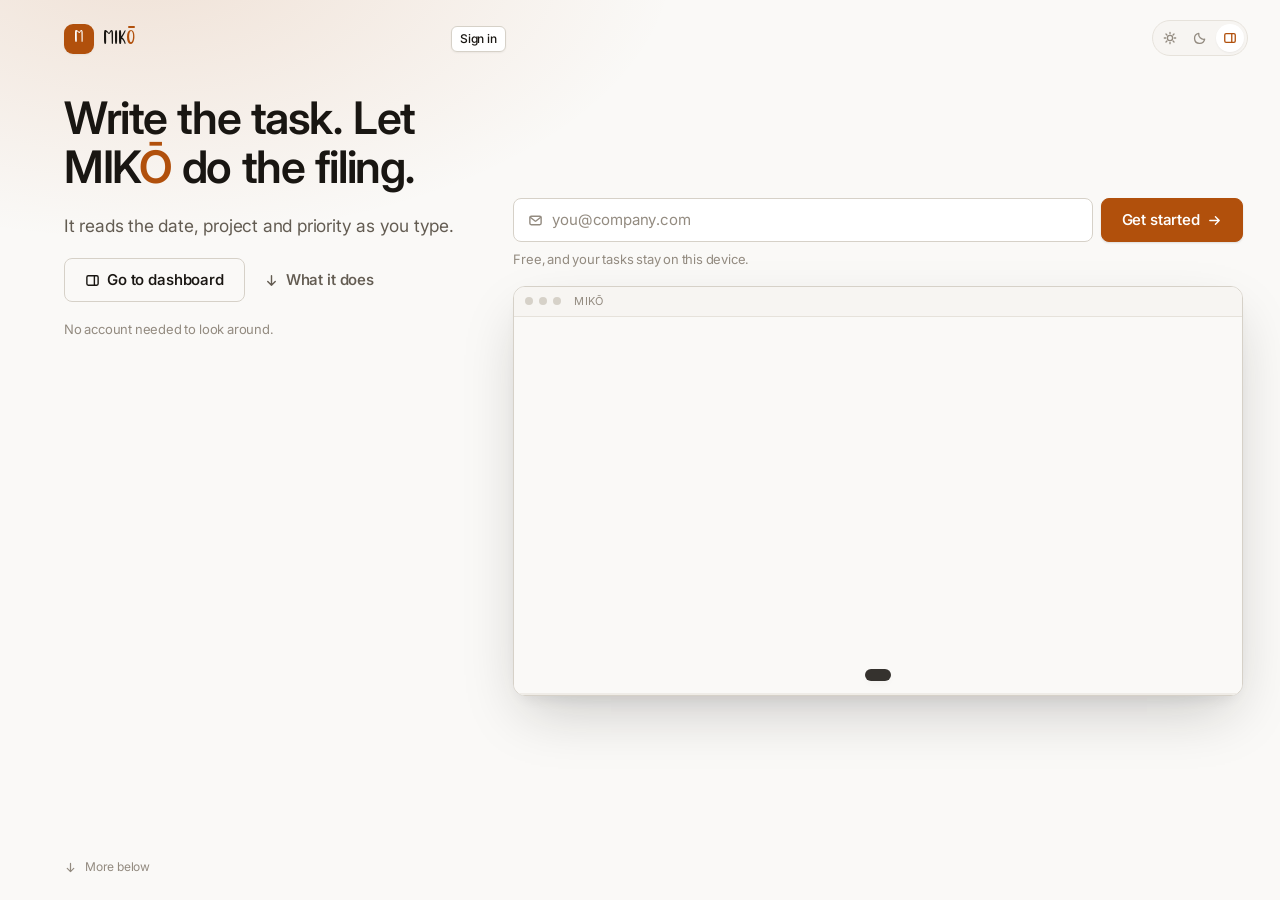
==== index.html @ 99e7898a "major design changes" ====
<!doctype html>
<html lang="en">
<head>
<meta charset="utf-8">
<meta name="viewport" content="width=device-width, initial-scale=1, viewport-fit=cover">
<title>MIKŌ — Task Intelligence</title>
<meta name="description" content="An offline-first task manager: natural-language capture, dependencies, recurring work, automations, and a keyboard-first interface.">
<meta name="theme-color" content="#faf9f7">
<meta name="color-scheme" content="light dark">
<meta name="apple-mobile-web-app-capable" content="yes">
<meta name="apple-mobile-web-app-status-bar-style" content="default">
<meta name="apple-mobile-web-app-title" content="MIKŌ">

<link rel="manifest" href="manifest.webmanifest">
<link rel="icon" href="icons/icon.svg" type="image/svg+xml">
<link rel="apple-touch-icon" href="icons/apple-touch-icon.png">

<!-- The display face carries the wordmark on the splash, so it has to arrive
     before first paint or the brand flashes in a fallback. -->
<link rel="preload" href="assets/fonts/Locanita.ttf" as="font" type="font/ttf" crossorigin>

<link rel="preconnect" href="https://fonts.googleapis.com">
<link rel="preconnect" href="https://fonts.gstatic.com" crossorigin>
<link rel="preload" as="style"
      href="https://fonts.googleapis.com/css2?family=Inter:wght@400;450;500;550;600;650&family=JetBrains+Mono:wght@400;500&display=swap">
<link rel="stylesheet"
      href="https://fonts.googleapis.com/css2?family=Inter:wght@400;450;500;550;600;650&family=JetBrains+Mono:wght@400;500&display=swap">

<link rel="stylesheet" href="css/tokens.css">
<link rel="stylesheet" href="css/app.css">
<link rel="stylesheet" href="css/views.css">
<link rel="stylesheet" href="css/landing.css">

<style>
  /* Splash. Inline so it paints before any stylesheet resolves — a slow font
     or a cold service worker must never show a blank page. It doubles as the
     brand moment: this is the one place the wordmark gets to be large. */
  #boot {
    position: fixed;
    inset: 0;
    display: grid;
    place-items: center;
    background: #faf9f7;
    color: #191612;
    z-index: 999;
    transition: opacity .45s ease, visibility .45s;
  }
  @media (prefers-color-scheme: dark) {
    #boot { background: #0d0e10; color: #eceef1; }
  }
  body.ready #boot { opacity: 0; visibility: hidden; pointer-events: none; }

  .splash {
    display: flex;
    flex-direction: column;
    align-items: center;
    gap: 14px;
    animation: splash-in .5s cubic-bezier(.16,1,.3,1) both;
  }

  /* MIK + a hand-drawn macron. Locanita has no Ō glyph, so rendering "MIKŌ"
     directly drops the last letter into a fallback face mid-word. Drawing the
     bar keeps the whole wordmark in one typeface. */
  .splash-word {
    font-family: 'Miko Display', 'Times New Roman', serif;
    font-size: clamp(56px, 14vw, 92px);
    line-height: 1;
    letter-spacing: .06em;
    display: flex;
    align-items: baseline;
  }
  .splash-word .o { position: relative; color: #b1500c; }
  @media (prefers-color-scheme: dark) { .splash-word .o { color: #e07b32; } }
  .splash-word .o::after {
    content: '';
    position: absolute;
    left: 6%; right: 14%;
    top: -.14em;
    height: .07em;
    background: currentColor;
    border-radius: 2px;
  }

  .splash-tag {
    font: 500 13px/1 ui-sans-serif, system-ui, -apple-system, sans-serif;
    letter-spacing: .22em;
    text-transform: uppercase;
    opacity: .62;
  }
  .splash-by {
    font: 400 12px/1 ui-sans-serif, system-ui, -apple-system, sans-serif;
    letter-spacing: .04em;
    opacity: .38;
    margin-top: 2px;
  }
  .splash-rule {
    width: 28px; height: 2px; border-radius: 2px;
    background: #b1500c; opacity: .55;
    animation: splash-pulse 1.5s ease-in-out infinite;
  }
  @media (prefers-color-scheme: dark) { .splash-rule { background: #e07b32; } }

  @keyframes splash-in {
    from { opacity: 0; transform: translateY(6px); }
    to   { opacity: 1; transform: none; }
  }
  @keyframes splash-pulse {
    0%, 100% { opacity: .5; transform: scaleX(.6); }
    50%      { opacity: 1;  transform: scaleX(1); }
  }
  @media (prefers-reduced-motion: reduce) {
    .splash, .splash-rule { animation: none; }
  }

  #noscript {
    max-width: 34ch;
    text-align: center;
    font: 400 14px/1.6 ui-sans-serif, system-ui, sans-serif;
    color: #635c52;
  }
</style>
</head>
<body>

<div id="boot" role="status" aria-label="Loading MIKŌ">
  <div class="splash">
    <div class="splash-word" aria-hidden="true">MIK<span class="o">O</span></div>
    <div class="splash-rule" aria-hidden="true"></div>
    <div class="splash-tag">Task Intelligence</div>
    <div class="splash-by">by Michael Gaitho</div>
  </div>
</div>

<noscript>
  <div style="display:grid;place-items:center;height:100dvh;padding:24px">
    <p id="noscript">
      MIKŌ needs JavaScript to run. Everything happens in your browser —
      there is no server doing the work.
    </p>
  </div>
</noscript>

<div id="landing" hidden></div>
<div id="app"></div>

<script type="module" src="js/main.js"></script>
</body>
</html>
---- css/tokens.css ----
/* MIKŌ — design tokens
   One accent, a warm neutral ramp, an 8px spatial grid, and a type scale that
   stops at 6 steps. Both themes are defined here and nowhere else. */

@font-face {
  font-family: 'Miko Display';
  src: url('../assets/fonts/Locanita.ttf') format('truetype');
  font-weight: 400;
  font-display: swap;
}

:root {
  /* ---- spacing: 4px base, 8px rhythm ---- */
  --s1: 4px;
  --s2: 8px;
  --s3: 12px;
  --s4: 16px;
  --s5: 20px;
  --s6: 24px;
  --s8: 32px;
  --s10: 40px;
  --s12: 48px;
  --s16: 64px;

  /* ---- radii: restrained. Pills only for status, never for containers ---- */
  --r-xs: 4px;
  --r-sm: 6px;
  --r-md: 8px;
  --r-lg: 12px;
  --r-full: 999px;

  /* ---- type ---- */
  --font-ui: 'Inter', -apple-system, BlinkMacSystemFont, 'Segoe UI', sans-serif;
  --font-mono: 'JetBrains Mono', ui-monospace, SFMono-Regular, Menlo, monospace;
  --font-display: 'Miko Display', 'Inter', sans-serif;

  --t-xs: 11px;
  --t-sm: 12px;
  --t-base: 13px;
  --t-md: 14px;
  --t-lg: 16px;
  --t-xl: 20px;
  --t-2xl: 26px;

  --lh-tight: 1.25;
  --lh-normal: 1.5;
  --lh-loose: 1.65;

  /* Tracking tightens as size grows — the single biggest readability win. */
  --tr-tight: -0.015em;
  --tr-tighter: -0.025em;
  --tr-wide: 0.04em;

  /* ---- layout ---- */
  --rail: 56px;
  --rail-open: 232px;
  --aside: 320px;
  --topbar: 48px;
  --row-h: 36px;

  /* ---- motion ---- */
  --ease: cubic-bezier(0.32, 0.72, 0, 1);
  --ease-out: cubic-bezier(0.16, 1, 0.3, 1);
  --fast: 120ms;
  --mid: 180ms;
  --slow: 280ms;

  --z-sticky: 20;
  --z-rail: 60;
  --z-aside: 65;
  --z-scrim: 70;
  --z-overlay: 90;
  --z-toast: 100;
}

/* ============================ LIGHT ============================ */
:root,
[data-theme='light'] {
  color-scheme: light;

  --bg: #faf9f7;
  --bg-sunken: #f2f0ec;
  --surface: #ffffff;
  --surface-2: #f7f5f2;
  --surface-3: #eeebe6;

  --line: #e6e2db;
  --line-soft: #efece7;
  --line-strong: #d6d1c8;

  --text: #191612;
  --text-2: #635c52;
  --text-3: #938b80;
  --text-inv: #ffffff;

  --accent: #b1500c;
  --accent-hover: #984507;
  --accent-soft: #fdf1e6;
  --accent-line: #f0cfae;
  --accent-text: #93400a;

  --danger: #b42318;
  --danger-soft: #fdf0ef;
  --warn: #a45c09;
  --warn-soft: #fdf3e4;
  --ok: #17663c;
  --ok-soft: #eaf5ee;
  --info: #1f5aa8;
  --info-soft: #eef3fb;

  --p-urgent: #b42318;
  --p-high: #bc5a10;
  --p-med: #9a7008;
  --p-low: #4b7a99;
  --p-none: #b7b0a5;

  --scrim: rgba(25, 22, 18, 0.28);
  --shadow-1: 0 1px 2px rgba(25, 22, 18, 0.05);
  --shadow-2: 0 2px 4px rgba(25, 22, 18, 0.05), 0 1px 2px rgba(25, 22, 18, 0.04);
  --shadow-3: 0 10px 28px -6px rgba(25, 22, 18, 0.14), 0 3px 8px -3px rgba(25, 22, 18, 0.07);
  --shadow-4: 0 24px 56px -12px rgba(25, 22, 18, 0.22), 0 8px 18px -8px rgba(25, 22, 18, 0.1);

  --focus: #2563eb;
}

/* ============================= DARK ============================= */
[data-theme='dark'] {
  color-scheme: dark;

  --bg: #0d0e10;
  --bg-sunken: #08090a;
  --surface: #141619;
  --surface-2: #1a1d21;
  --surface-3: #22262b;

  --line: #24282e;
  --line-soft: #1b1e22;
  --line-strong: #343941;

  --text: #eceef1;
  --text-2: #9aa2ad;
  --text-3: #6a7280;
  --text-inv: #101214;

  --accent: #e07b32;
  --accent-hover: #ef8c45;
  --accent-soft: rgba(224, 123, 50, 0.12);
  --accent-line: rgba(224, 123, 50, 0.32);
  --accent-text: #f0a068;

  --danger: #f2706a;
  --danger-soft: rgba(242, 112, 106, 0.12);
  --warn: #e0a33f;
  --warn-soft: rgba(224, 163, 63, 0.12);
  --ok: #4cc182;
  --ok-soft: rgba(76, 193, 130, 0.12);
  --info: #6aa5f0;
  --info-soft: rgba(106, 165, 240, 0.12);

  --p-urgent: #f2706a;
  --p-high: #e89150;
  --p-med: #d4b055;
  --p-low: #74a7c4;
  --p-none: #5c636d;

  --scrim: rgba(0, 0, 0, 0.62);
  --shadow-1: 0 1px 2px rgba(0, 0, 0, 0.4);
  --shadow-2: 0 2px 5px rgba(0, 0, 0, 0.4);
  --shadow-3: 0 12px 30px -8px rgba(0, 0, 0, 0.62), 0 4px 10px -4px rgba(0, 0, 0, 0.5);
  --shadow-4: 0 26px 60px -14px rgba(0, 0, 0, 0.75), 0 10px 22px -10px rgba(0, 0, 0, 0.6);

  --focus: #6aa5f0;
}

/* Users who never touched the toggle follow the OS. */
@media (prefers-color-scheme: dark) {
  :root:not([data-theme]) {
    color-scheme: dark;
    --bg: #0d0e10;
    --bg-sunken: #08090a;
    --surface: #141619;
    --surface-2: #1a1d21;
    --surface-3: #22262b;
    --line: #24282e;
    --line-soft: #1b1e22;
    --line-strong: #343941;
    --text: #eceef1;
    --text-2: #9aa2ad;
    --text-3: #6a7280;
    --text-inv: #101214;
    --accent: #e07b32;
    --accent-hover: #ef8c45;
    --accent-soft: rgba(224, 123, 50, 0.12);
    --accent-line: rgba(224, 123, 50, 0.32);
    --accent-text: #f0a068;
    --danger: #f2706a;
    --danger-soft: rgba(242, 112, 106, 0.12);
    --warn: #e0a33f;
    --warn-soft: rgba(224, 163, 63, 0.12);
    --ok: #4cc182;
    --ok-soft: rgba(76, 193, 130, 0.12);
    --info: #6aa5f0;
    --info-soft: rgba(106, 165, 240, 0.12);
    --p-urgent: #f2706a;
    --p-high: #e89150;
    --p-med: #d4b055;
    --p-low: #74a7c4;
    --p-none: #5c636d;
    --scrim: rgba(0, 0, 0, 0.62);
    --shadow-1: 0 1px 2px rgba(0, 0, 0, 0.4);
    --shadow-2: 0 2px 5px rgba(0, 0, 0, 0.4);
    --shadow-3: 0 12px 30px -8px rgba(0, 0, 0, 0.62), 0 4px 10px -4px rgba(0, 0, 0, 0.5);
    --shadow-4: 0 26px 60px -14px rgba(0, 0, 0, 0.75), 0 10px 22px -10px rgba(0, 0, 0, 0.6);
    --focus: #6aa5f0;
  }
}

/* Higher-density option for people who want more rows on screen. */
[data-density='compact'] {
  --row-h: 30px;
  --s3: 10px;
  --s4: 12px;
}
---- css/app.css ----
/* MIKŌ — reset, primitives, app chrome, components. */

/* ============================== RESET ============================== */
*,
*::before,
*::after {
  box-sizing: border-box;
  margin: 0;
  padding: 0;
}

html {
  height: 100%;
  -webkit-text-size-adjust: 100%;
  text-size-adjust: 100%;
}

body {
  height: 100%;
  overflow: hidden;
  font-family: var(--font-ui);
  font-size: var(--t-base);
  line-height: var(--lh-normal);
  letter-spacing: var(--tr-tight);
  color: var(--text);
  background: var(--bg);
  -webkit-font-smoothing: antialiased;
  -moz-osx-font-smoothing: grayscale;
  font-variant-numeric: tabular-nums;
  overscroll-behavior: none;
}

button,
input,
textarea,
select {
  font: inherit;
  letter-spacing: inherit;
  color: inherit;
  background: none;
  border: none;
  outline: none;
}

button {
  cursor: pointer;
  -webkit-tap-highlight-color: transparent;
}

button:disabled {
  cursor: not-allowed;
}

a {
  color: var(--accent-text);
  text-underline-offset: 2px;
}

ul,
ol {
  list-style: none;
}

svg {
  display: block;
  flex: none;
}

img {
  max-width: 100%;
  display: block;
}

[hidden] {
  display: none !important;
}

/* Visible only to assistive tech — used for live regions and labels. */
.sr {
  position: absolute;
  width: 1px;
  height: 1px;
  padding: 0;
  margin: -1px;
  overflow: hidden;
  clip: rect(0 0 0 0);
  clip-path: inset(50%);
  white-space: nowrap;
  border: 0;
}

/* One focus treatment, everywhere. Keyboard only — never on mouse click. */
:focus {
  outline: none;
}

:focus-visible {
  outline: 2px solid var(--focus);
  outline-offset: 1px;
  border-radius: var(--r-xs);
}

.skip-link {
  position: fixed;
  top: var(--s2);
  left: var(--s2);
  z-index: 200;
  padding: var(--s2) var(--s4);
  background: var(--surface);
  border: 1px solid var(--line-strong);
  border-radius: var(--r-md);
  box-shadow: var(--shadow-3);
  font-weight: 550;
  transform: translateY(-200%);
  transition: transform var(--fast) var(--ease);
}

.skip-link:focus-visible {
  transform: translateY(0);
}

::selection {
  background: var(--accent-soft);
  color: var(--accent-text);
}

/* Scrollbars: present but quiet. They fade in on hover of the scroll area. */
* {
  scrollbar-width: thin;
  scrollbar-color: var(--line-strong) transparent;
}

::-webkit-scrollbar {
  width: 10px;
  height: 10px;
}

::-webkit-scrollbar-track {
  background: transparent;
}

::-webkit-scrollbar-thumb {
  background: transparent;
  border: 3px solid transparent;
  border-radius: var(--r-full);
  background-clip: content-box;
}

*:hover > ::-webkit-scrollbar-thumb,
*:focus-within > ::-webkit-scrollbar-thumb {
  background-color: var(--line-strong);
  background-clip: content-box;
}

::-webkit-scrollbar-thumb:hover {
  background-color: var(--text-3);
  background-clip: content-box;
}

@media (prefers-reduced-motion: reduce) {
  *,
  *::before,
  *::after {
    animation-duration: 0.01ms !important;
    animation-iteration-count: 1 !important;
    transition-duration: 0.01ms !important;
    scroll-behavior: auto !important;
  }
}

/* ============================ TYPE SCALE ============================ */
.t-display {
  font-family: var(--font-display);
  font-size: var(--t-2xl);
  letter-spacing: var(--tr-tight);
  line-height: 1.1;
}

.t-title {
  font-size: var(--t-lg);
  font-weight: 560;
  letter-spacing: var(--tr-tighter);
  line-height: var(--lh-tight);
}

.t-sub {
  font-size: var(--t-md);
  font-weight: 550;
  letter-spacing: var(--tr-tight);
}

.t-body {
  font-size: var(--t-base);
}

.t-meta {
  font-size: var(--t-sm);
  color: var(--text-2);
}

/* Section eyebrows. Uppercase is used exactly here and nowhere else. */
.t-eyebrow {
  font-size: var(--t-xs);
  font-weight: 600;
  letter-spacing: var(--tr-wide);
  text-transform: uppercase;
  color: var(--text-3);
}

.t-mono {
  font-family: var(--font-mono);
  font-size: var(--t-sm);
  letter-spacing: 0;
}

.muted {
  color: var(--text-2);
}

.faint {
  color: var(--text-3);
}

.truncate {
  overflow: hidden;
  text-overflow: ellipsis;
  white-space: nowrap;
  min-width: 0;
}

.clamp-2 {
  display: -webkit-box;
  -webkit-line-clamp: 2;
  line-clamp: 2;
  -webkit-box-orient: vertical;
  overflow: hidden;
}

/* ============================== SHELL ============================== */
.app {
  display: flex;
  height: 100dvh;
  overflow: hidden;
}

#scrim {
  position: fixed;
  inset: 0;
  z-index: var(--z-scrim);
  background: var(--scrim);
  opacity: 0;
  pointer-events: none;
  transition: opacity var(--mid) var(--ease);
  backdrop-filter: blur(1px);
}

#scrim.on {
  opacity: 1;
  pointer-events: auto;
}

/* ---- left rail ---- */
.rail {
  width: var(--rail);
  min-width: var(--rail);
  display: flex;
  flex-direction: column;
  background: var(--bg-sunken);
  border-right: 1px solid var(--line);
  z-index: var(--z-rail);
  transition: width var(--mid) var(--ease), min-width var(--mid) var(--ease),
    transform var(--mid) var(--ease);
}

.rail.open {
  width: var(--rail-open);
  min-width: var(--rail-open);
}

.rail-head {
  display: flex;
  align-items: center;
  gap: 10px;
  min-height: 60px;
  padding: var(--s3) var(--s2) var(--s2) 13px;
  flex: none;
}

.mark {
  width: 32px;
  height: 32px;
  min-width: 32px;
  border-radius: 9px;
  background: var(--accent);
  color: #fff;
  display: grid;
  place-items: center;
  font-family: var(--font-display);
  font-size: 18px;
  line-height: 1;
  padding-bottom: 2px;
  user-select: none;
  box-shadow: var(--shadow-1);
}

.brand {
  display: flex;
  flex-direction: column;
  gap: 1px;
  min-width: 0;
  overflow: hidden;
  opacity: 0;
  transform: translateX(-4px);
  transition: opacity var(--fast) var(--ease), transform var(--fast) var(--ease);
}

.rail.open .brand,
.rail.mobile-open .brand {
  opacity: 1;
  transform: none;
}

.wordmark {
  font-family: var(--font-display);
  font-size: 22px;
  line-height: 1;
  letter-spacing: 0.05em;
  white-space: nowrap;
  display: flex;
  align-items: baseline;
}

/* The display face has no Ō glyph, so the macron is drawn rather than typed —
   otherwise the last letter silently falls back to a different typeface. */
.wordmark .o {
  position: relative;
  color: var(--accent);
}

.wordmark .o::after {
  content: '';
  position: absolute;
  left: 6%;
  right: 14%;
  top: -0.13em;
  height: 0.075em;
  background: currentColor;
  border-radius: 2px;
}

.brand-tag {
  font-size: 9px;
  font-weight: 600;
  letter-spacing: 0.18em;
  text-transform: uppercase;
  color: var(--text-3);
  white-space: nowrap;
}

.rail-scroll {
  flex: 1;
  overflow-y: auto;
  overflow-x: hidden;
  padding: var(--s2) var(--s2) var(--s4);
}

.rail-group + .rail-group {
  margin-top: var(--s4);
  padding-top: var(--s3);
  border-top: 1px solid var(--line-soft);
}

.rail-group-label {
  display: flex;
  align-items: center;
  gap: 4px;
  height: 0;
  padding: 0 var(--s2) 0 6px;
  opacity: 0;
  overflow: hidden;
  transition: height var(--fast) var(--ease), opacity var(--fast) var(--ease),
    margin var(--fast) var(--ease);
}

.rail.open .rail-group-label,
.rail.mobile-open .rail-group-label {
  height: 24px;
  opacity: 1;
  margin-bottom: 2px;
}

/* The label is the collapse control — clicking the whole row is a much bigger
   target than a lone chevron. */
.group-toggle {
  display: flex;
  align-items: center;
  gap: 4px;
  flex: 1;
  min-width: 0;
  height: 24px;
  padding: 0 4px;
  border-radius: var(--r-xs);
  color: var(--text-3);
  transition: color var(--fast) var(--ease), background var(--fast) var(--ease);
}

.group-toggle:hover {
  background: var(--surface-3);
  color: var(--text-2);
}

.group-toggle > svg {
  width: 11px;
  height: 11px;
  transition: transform var(--fast) var(--ease);
}

.group-toggle[aria-expanded='false'] > svg {
  transform: rotate(-90deg);
}

.rail-group.collapsed .nav-item {
  display: none;
}

/* Collapsed to icons, the group borders read as clutter rather than structure. */
.rail:not(.open):not(.mobile-open) .rail-group + .rail-group {
  margin-top: var(--s3);
  padding-top: var(--s3);
}

.nav-item {
  display: flex;
  align-items: center;
  gap: var(--s3);
  width: 100%;
  height: var(--row-h);
  padding: 0 var(--s2);
  border-radius: var(--r-sm);
  color: var(--text-2);
  font-size: var(--t-base);
  font-weight: 480;
  white-space: nowrap;
  position: relative;
  transition: background var(--fast) var(--ease), color var(--fast) var(--ease);
}

.nav-item > svg {
  width: 16px;
  height: 16px;
  min-width: 16px;
  margin-left: 4px;
  color: var(--text-3);
  transition: color var(--fast) var(--ease);
}

.nav-item:hover {
  background: var(--surface-3);
  color: var(--text);
}

.nav-item:hover > svg {
  color: var(--text-2);
}

.nav-item[aria-current='page'] {
  background: var(--surface-3);
  color: var(--text);
  font-weight: 550;
}

.nav-item[aria-current='page'] > svg {
  color: var(--accent);
}

.nav-label {
  flex: 1;
  overflow: hidden;
  text-overflow: ellipsis;
  opacity: 0;
  transition: opacity var(--fast) var(--ease);
  text-align: left;
}

.rail.open .nav-label,
.rail.mobile-open .nav-label {
  opacity: 1;
}

.nav-count {
  font-size: var(--t-sm);
  color: var(--text-3);
  font-variant-numeric: tabular-nums;
  opacity: 0;
  transition: opacity var(--fast) var(--ease);
}

.rail.open .nav-count,
.rail.mobile-open .nav-count {
  opacity: 1;
}

.nav-dot {
  width: 8px;
  height: 8px;
  min-width: 8px;
  border-radius: var(--r-full);
  margin-left: 8px;
}

.rail-foot {
  flex: none;
  border-top: 1px solid var(--line);
  padding: var(--s2);
}

.avatar {
  width: 24px;
  height: 24px;
  min-width: 24px;
  border-radius: var(--r-full);
  background: var(--surface-3);
  border: 1px solid var(--line);
  color: var(--text-2);
  display: grid;
  place-items: center;
  font-size: 10px;
  font-weight: 650;
  letter-spacing: 0;
  user-select: none;
  overflow: hidden;
}

.avatar.sm {
  width: 20px;
  height: 20px;
  min-width: 20px;
  font-size: 9px;
}

.avatar.accent {
  background: var(--accent);
  border-color: var(--accent);
  color: #fff;
}

/* ---- main column ---- */
.main {
  flex: 1;
  min-width: 0;
  display: flex;
  flex-direction: column;
  background: var(--bg);
  overflow: hidden;
}

.topbar {
  height: var(--topbar);
  flex: none;
  display: flex;
  align-items: center;
  gap: var(--s2);
  padding: 0 var(--s3);
  border-bottom: 1px solid var(--line);
  background: var(--bg);
  z-index: var(--z-sticky);
}

.topbar-title {
  display: flex;
  align-items: baseline;
  gap: var(--s2);
  min-width: 0;
}

.topbar-title h1 {
  font-size: var(--t-md);
  font-weight: 600;
  letter-spacing: var(--tr-tighter);
  white-space: nowrap;
}

.topbar-sub {
  font-size: var(--t-sm);
  color: var(--text-3);
  white-space: nowrap;
}

.spacer {
  flex: 1;
  min-width: 0;
}

.subbar {
  flex: none;
  display: flex;
  align-items: center;
  gap: var(--s2);
  padding: var(--s2) var(--s3);
  border-bottom: 1px solid var(--line);
  background: var(--bg);
  overflow-x: auto;
  scrollbar-width: none;
}

.subbar::-webkit-scrollbar {
  display: none;
}

.content {
  flex: 1;
  overflow-y: auto;
  overflow-x: hidden;
  position: relative;
  scroll-behavior: smooth;
}

.content-pad {
  padding: var(--s4) var(--s5) var(--s16);
  max-width: 1180px;
}

.content-pad.wide {
  max-width: none;
}

/* ---- right aside (assistant) ---- */
.aside {
  width: var(--aside);
  min-width: var(--aside);
  display: flex;
  flex-direction: column;
  background: var(--bg-sunken);
  border-left: 1px solid var(--line);
  z-index: var(--z-aside);
  transition: transform var(--mid) var(--ease), margin-right var(--mid) var(--ease);
}

.aside[aria-hidden='true'] {
  margin-right: calc(var(--aside) * -1);
  transform: translateX(100%);
  pointer-events: none;
}

/* ============================= BUTTONS ============================= */
.btn {
  display: inline-flex;
  align-items: center;
  justify-content: center;
  gap: 6px;
  height: 30px;
  padding: 0 10px;
  border-radius: var(--r-sm);
  border: 1px solid var(--line-strong);
  background: var(--surface);
  color: var(--text);
  font-size: var(--t-base);
  font-weight: 500;
  white-space: nowrap;
  box-shadow: var(--shadow-1);
  transition: background var(--fast) var(--ease), border-color var(--fast) var(--ease),
    color var(--fast) var(--ease), opacity var(--fast) var(--ease);
}

.btn:hover:not(:disabled) {
  background: var(--surface-2);
  border-color: var(--text-3);
}

.btn:active:not(:disabled) {
  background: var(--surface-3);
}

.btn:disabled {
  opacity: 0.45;
  box-shadow: none;
}

.btn > svg {
  width: 14px;
  height: 14px;
  color: var(--text-2);
}

.btn-primary {
  background: var(--accent);
  border-color: var(--accent);
  color: #fff;
}

.btn-primary > svg {
  color: currentColor;
}

.btn-primary:hover:not(:disabled) {
  background: var(--accent-hover);
  border-color: var(--accent-hover);
}

.btn-primary:active:not(:disabled) {
  background: var(--accent-hover);
}

.btn-danger {
  color: var(--danger);
  border-color: var(--line-strong);
}

.btn-danger:hover:not(:disabled) {
  background: var(--danger-soft);
  border-color: var(--danger);
}

.btn-danger > svg {
  color: currentColor;
}

.btn-quiet {
  border-color: transparent;
  background: transparent;
  box-shadow: none;
  color: var(--text-2);
}

.btn-quiet:hover:not(:disabled) {
  background: var(--surface-3);
  border-color: transparent;
  color: var(--text);
}

.btn-sm {
  height: 26px;
  padding: 0 8px;
  font-size: var(--t-sm);
}

.btn-lg {
  height: 34px;
  padding: 0 14px;
}

/* Square icon-only button. Always pair with aria-label. */
.icon-btn {
  display: inline-grid;
  place-items: center;
  width: 28px;
  height: 28px;
  min-width: 28px;
  border-radius: var(--r-sm);
  color: var(--text-2);
  background: transparent;
  transition: background var(--fast) var(--ease), color var(--fast) var(--ease);
}

.icon-btn > svg {
  width: 16px;
  height: 16px;
}

.icon-btn:hover:not(:disabled) {
  background: var(--surface-3);
  color: var(--text);
}

.icon-btn:disabled {
  opacity: 0.4;
}

.icon-btn.on {
  background: var(--accent-soft);
  color: var(--accent-text);
}

.icon-btn.sm {
  width: 24px;
  height: 24px;
  min-width: 24px;
}

.icon-btn.sm > svg {
  width: 14px;
  height: 14px;
}

/* Segmented control — view switcher. */
.seg {
  display: inline-flex;
  padding: 2px;
  gap: 2px;
  background: var(--surface-3);
  border-radius: var(--r-md);
}

.seg button {
  display: inline-flex;
  align-items: center;
  gap: 5px;
  height: 24px;
  padding: 0 9px;
  border-radius: var(--r-sm);
  font-size: var(--t-sm);
  font-weight: 500;
  color: var(--text-2);
  transition: background var(--fast) var(--ease), color var(--fast) var(--ease),
    box-shadow var(--fast) var(--ease);
}

.seg button > svg {
  width: 13px;
  height: 13px;
}

.seg button:hover {
  color: var(--text);
}

.seg button[aria-pressed='true'] {
  background: var(--surface);
  color: var(--text);
  font-weight: 560;
  box-shadow: var(--shadow-1);
}

/* ============================== FORMS ============================== */
.field {
  display: flex;
  flex-direction: column;
  gap: 5px;
}

.field > label,
.label {
  font-size: var(--t-sm);
  font-weight: 550;
  color: var(--text-2);
}

.input,
.textarea,
.select {
  width: 100%;
  min-height: 30px;
  padding: 5px 9px;
  border-radius: var(--r-sm);
  border: 1px solid var(--line-strong);
  background: var(--surface);
  color: var(--text);
  font-size: var(--t-base);
  transition: border-color var(--fast) var(--ease), box-shadow var(--fast) var(--ease);
}

.input::placeholder,
.textarea::placeholder {
  color: var(--text-3);
}

.input:focus,
.textarea:focus,
.select:focus,
.rte:focus {
  border-color: var(--accent);
  box-shadow: 0 0 0 3px var(--accent-soft);
  outline: none;
}

.textarea {
  resize: vertical;
  min-height: 64px;
  line-height: var(--lh-loose);
}

.select {
  appearance: none;
  padding-right: 26px;
  background-image: linear-gradient(45deg, transparent 50%, currentColor 50%),
    linear-gradient(135deg, currentColor 50%, transparent 50%);
  background-position: calc(100% - 13px) calc(50% + 1px), calc(100% - 9px) calc(50% + 1px);
  background-size: 4px 4px, 4px 4px;
  background-repeat: no-repeat;
  cursor: pointer;
}

.input[type='date'],
.input[type='datetime-local'],
.input[type='time'] {
  cursor: pointer;
}

::-webkit-calendar-picker-indicator {
  opacity: 0.45;
  cursor: pointer;
  filter: var(--cal-filter, none);
}

[data-theme='dark'] {
  --cal-filter: invert(1);
}

.hint {
  font-size: var(--t-sm);
  color: var(--text-3);
  line-height: var(--lh-normal);
}

.err {
  font-size: var(--t-sm);
  color: var(--danger);
}

.input[aria-invalid='true'],
.textarea[aria-invalid='true'] {
  border-color: var(--danger);
}

/* Rich text: a contenteditable with real block semantics. */
.rte {
  min-height: 72px;
  padding: 8px 10px;
  border-radius: var(--r-sm);
  border: 1px solid var(--line-strong);
  background: var(--surface);
  line-height: var(--lh-loose);
  overflow-wrap: break-word;
}

.rte:empty::before {
  content: attr(data-placeholder);
  color: var(--text-3);
  pointer-events: none;
}

.rte p {
  margin: 0 0 6px;
}

.rte p:last-child {
  margin-bottom: 0;
}

.rte ul,
.rte ol {
  margin: 0 0 6px 18px;
}

.rte ul {
  list-style: disc;
}

.rte ol {
  list-style: decimal;
}

.rte code {
  font-family: var(--font-mono);
  font-size: 0.92em;
  background: var(--surface-3);
  padding: 1px 4px;
  border-radius: var(--r-xs);
}

.rte a {
  text-decoration: underline;
}

.rte-bar {
  display: flex;
  gap: 2px;
  padding: 3px;
  border: 1px solid var(--line);
  border-bottom: none;
  border-radius: var(--r-sm) var(--r-sm) 0 0;
  background: var(--surface-2);
}

.rte-bar + .rte {
  border-radius: 0 0 var(--r-sm) var(--r-sm);
}

/* Switch */
.switch {
  position: relative;
  display: inline-flex;
  align-items: center;
  width: 32px;
  height: 18px;
  flex: none;
}

.switch input {
  position: absolute;
  opacity: 0;
  width: 100%;
  height: 100%;
  margin: 0;
  cursor: pointer;
}

.switch span {
  width: 32px;
  height: 18px;
  border-radius: var(--r-full);
  background: var(--line-strong);
  transition: background var(--fast) var(--ease);
  pointer-events: none;
}

.switch span::after {
  content: '';
  position: absolute;
  top: 2px;
  left: 2px;
  width: 14px;
  height: 14px;
  border-radius: var(--r-full);
  background: #fff;
  box-shadow: var(--shadow-1);
  transition: transform var(--fast) var(--ease);
}

.switch input:checked + span {
  background: var(--accent);
}

.switch input:checked + span::after {
  transform: translateX(14px);
}

.switch input:focus-visible + span {
  outline: 2px solid var(--focus);
  outline-offset: 2px;
}

.switch-row {
  display: flex;
  align-items: center;
  justify-content: space-between;
  gap: var(--s4);
  padding: var(--s3) 0;
}

.switch-row + .switch-row {
  border-top: 1px solid var(--line-soft);
}

/* Checkbox used in bulk-select and checklists. */
.check {
  width: 15px;
  height: 15px;
  min-width: 15px;
  border-radius: var(--r-xs);
  border: 1.5px solid var(--line-strong);
  background: var(--surface);
  display: grid;
  place-items: center;
  transition: background var(--fast) var(--ease), border-color var(--fast) var(--ease);
}

.check > svg {
  width: 10px;
  height: 10px;
  color: #fff;
  opacity: 0;
  transform: scale(0.7);
  transition: opacity var(--fast) var(--ease), transform var(--fast) var(--ease);
}

.check[aria-checked='true'] {
  background: var(--accent);
  border-color: var(--accent);
}

.check[aria-checked='true'] > svg {
  opacity: 1;
  transform: scale(1);
}

.check:hover {
  border-color: var(--text-3);
}

/* ============================== CHIPS ============================== */
.chip {
  display: inline-flex;
  align-items: center;
  gap: 5px;
  height: 22px;
  padding: 0 8px;
  border-radius: var(--r-full);
  border: 1px solid var(--line);
  background: var(--surface-2);
  font-size: var(--t-sm);
  font-weight: 500;
  color: var(--text-2);
  white-space: nowrap;
  max-width: 180px;
}

.chip > svg {
  width: 12px;
  height: 12px;
}

.chip-dot {
  width: 6px;
  height: 6px;
  min-width: 6px;
  border-radius: var(--r-full);
  background: currentColor;
}

button.chip {
  transition: background var(--fast) var(--ease), border-color var(--fast) var(--ease),
    color var(--fast) var(--ease);
}

button.chip:hover {
  border-color: var(--text-3);
  color: var(--text);
}

button.chip[aria-pressed='true'] {
  background: var(--accent-soft);
  border-color: var(--accent-line);
  color: var(--accent-text);
}

.chip-x {
  margin-right: -4px;
  width: 16px;
  height: 16px;
  display: grid;
  place-items: center;
  border-radius: var(--r-full);
  color: var(--text-3);
}

.chip-x:hover {
  background: var(--surface-3);
  color: var(--text);
}

.chip-x > svg {
  width: 10px;
  height: 10px;
}

/* Status + priority colour mapping */
.c-urgent { color: var(--p-urgent); }
.c-high   { color: var(--p-high); }
.c-medium { color: var(--p-med); }
.c-low    { color: var(--p-low); }
.c-none   { color: var(--p-none); }
.c-danger { color: var(--danger); }
.c-warn   { color: var(--warn); }
.c-ok     { color: var(--ok); }
.c-accent { color: var(--accent-text); }

.badge {
  display: inline-flex;
  align-items: center;
  gap: 4px;
  height: 18px;
  padding: 0 6px;
  border-radius: var(--r-xs);
  font-size: var(--t-xs);
  font-weight: 600;
  letter-spacing: 0.01em;
}

.badge-danger { background: var(--danger-soft); color: var(--danger); }
.badge-warn   { background: var(--warn-soft); color: var(--warn); }
.badge-ok     { background: var(--ok-soft); color: var(--ok); }
.badge-info   { background: var(--info-soft); color: var(--info); }
.badge-accent { background: var(--accent-soft); color: var(--accent-text); }
.badge-neutral{ background: var(--surface-3); color: var(--text-2); }

/* ============================== CARDS ============================== */
.card {
  background: var(--surface);
  border: 1px solid var(--line);
  border-radius: var(--r-lg);
  box-shadow: var(--shadow-1);
}

.card-pad {
  padding: var(--s4);
}

.card-head {
  display: flex;
  align-items: center;
  gap: var(--s2);
  padding: var(--s3) var(--s4);
  border-bottom: 1px solid var(--line-soft);
}

.section {
  margin-bottom: var(--s8);
}

.section-head {
  display: flex;
  align-items: center;
  gap: var(--s3);
  margin-bottom: var(--s3);
}

.grid {
  display: grid;
  gap: var(--s3);
}

.grid-2 { grid-template-columns: repeat(2, minmax(0, 1fr)); }
.grid-3 { grid-template-columns: repeat(3, minmax(0, 1fr)); }
.grid-4 { grid-template-columns: repeat(4, minmax(0, 1fr)); }
.row { display: flex; align-items: center; gap: var(--s2); }
.row-wrap { display: flex; align-items: center; gap: var(--s2); flex-wrap: wrap; }
.col { display: flex; flex-direction: column; gap: var(--s2); }

/* ============================ OVERLAYS ============================ */
.overlay {
  position: fixed;
  inset: 0;
  z-index: var(--z-overlay);
  display: grid;
  place-items: start center;
  padding: 8vh var(--s4) var(--s4);
  background: var(--scrim);
  opacity: 0;
  pointer-events: none;
  transition: opacity var(--mid) var(--ease);
  overflow-y: auto;
}

.overlay.on {
  opacity: 1;
  pointer-events: auto;
}

.sheet {
  width: 100%;
  max-width: 560px;
  background: var(--surface);
  border: 1px solid var(--line-strong);
  border-radius: var(--r-lg);
  box-shadow: var(--shadow-4);
  transform: translateY(-8px) scale(0.99);
  opacity: 0;
  transition: transform var(--mid) var(--ease-out), opacity var(--mid) var(--ease-out);
  max-height: 84vh;
  display: flex;
  flex-direction: column;
}

.overlay.on .sheet {
  transform: none;
  opacity: 1;
}

.sheet-lg { max-width: 760px; }
.sheet-sm { max-width: 400px; }

.sheet-head {
  display: flex;
  align-items: center;
  gap: var(--s2);
  padding: var(--s3) var(--s3) var(--s3) var(--s4);
  border-bottom: 1px solid var(--line-soft);
  flex: none;
}

.sheet-body {
  padding: var(--s4);
  overflow-y: auto;
  display: flex;
  flex-direction: column;
  gap: var(--s4);
}

.sheet-foot {
  display: flex;
  align-items: center;
  gap: var(--s2);
  padding: var(--s3) var(--s4);
  border-top: 1px solid var(--line-soft);
  background: var(--surface-2);
  border-radius: 0 0 var(--r-lg) var(--r-lg);
  flex: none;
}

/* Popover menu */
.menu {
  position: fixed;
  z-index: var(--z-toast);
  min-width: 180px;
  max-width: 300px;
  max-height: 60vh;
  overflow-y: auto;
  padding: var(--s1);
  background: var(--surface);
  border: 1px solid var(--line-strong);
  border-radius: var(--r-md);
  box-shadow: var(--shadow-3);
  transform-origin: top left;
  animation: pop var(--fast) var(--ease-out);
}

@keyframes pop {
  from { opacity: 0; transform: scale(0.97) translateY(-2px); }
  to   { opacity: 1; transform: none; }
}

.menu-item {
  display: flex;
  align-items: center;
  gap: var(--s2);
  width: 100%;
  height: 28px;
  padding: 0 var(--s2);
  border-radius: var(--r-xs);
  font-size: var(--t-base);
  color: var(--text);
  text-align: left;
  white-space: nowrap;
}

.menu-item > svg {
  width: 14px;
  height: 14px;
  color: var(--text-3);
}

.menu-item:hover,
.menu-item.active {
  background: var(--surface-3);
}

.menu-item[aria-checked='true'] > svg {
  color: var(--accent);
}

.menu-item.danger {
  color: var(--danger);
}

.menu-item.danger > svg {
  color: var(--danger);
}

.menu-item .kbd {
  margin-left: auto;
}

.menu-sep {
  height: 1px;
  background: var(--line-soft);
  margin: var(--s1) 0;
}

.menu-label {
  padding: var(--s2) var(--s2) var(--s1);
  font-size: var(--t-xs);
  font-weight: 600;
  letter-spacing: var(--tr-wide);
  text-transform: uppercase;
  color: var(--text-3);
}

.kbd {
  display: inline-flex;
  align-items: center;
  gap: 2px;
  font-family: var(--font-mono);
  font-size: 10px;
  color: var(--text-3);
  background: var(--surface-3);
  border: 1px solid var(--line);
  border-radius: var(--r-xs);
  padding: 1px 4px;
  min-width: 18px;
  justify-content: center;
}

/* ============================ COMMAND ============================ */
.cmd {
  width: 100%;
  max-width: 600px;
  background: var(--surface);
  border: 1px solid var(--line-strong);
  border-radius: var(--r-lg);
  box-shadow: var(--shadow-4);
  overflow: hidden;
  display: flex;
  flex-direction: column;
  max-height: 60vh;
  transform: translateY(-8px) scale(0.99);
  opacity: 0;
  transition: transform var(--mid) var(--ease-out), opacity var(--mid) var(--ease-out);
}

.overlay.on .cmd {
  transform: none;
  opacity: 1;
}

.cmd-input-row {
  display: flex;
  align-items: center;
  gap: var(--s2);
  padding: 0 var(--s3);
  border-bottom: 1px solid var(--line-soft);
  flex: none;
}

.cmd-input-row > svg {
  width: 16px;
  height: 16px;
  color: var(--text-3);
}

.cmd-input {
  flex: 1;
  height: 46px;
  font-size: var(--t-md);
  letter-spacing: var(--tr-tight);
}

.cmd-input::placeholder {
  color: var(--text-3);
}

.cmd-list {
  overflow-y: auto;
  padding: var(--s1);
}

.cmd-item {
  display: flex;
  align-items: center;
  gap: var(--s3);
  width: 100%;
  height: 34px;
  padding: 0 var(--s2);
  border-radius: var(--r-sm);
  text-align: left;
  color: var(--text);
}

.cmd-item > svg {
  width: 15px;
  height: 15px;
  color: var(--text-3);
}

.cmd-item[aria-selected='true'] {
  background: var(--surface-3);
}

.cmd-item[aria-selected='true'] > svg {
  color: var(--accent);
}

.cmd-item-sub {
  font-size: var(--t-sm);
  color: var(--text-3);
  margin-left: auto;
  white-space: nowrap;
}

/* ============================== TOAST ============================== */
.toasts {
  position: fixed;
  bottom: var(--s4);
  left: 50%;
  transform: translateX(-50%);
  z-index: var(--z-toast);
  display: flex;
  flex-direction: column-reverse;
  gap: var(--s2);
  pointer-events: none;
  width: min(440px, calc(100vw - var(--s8)));
}

.toast {
  display: flex;
  align-items: center;
  gap: var(--s3);
  padding: 9px var(--s3);
  border-radius: var(--r-md);
  border: 1px solid var(--line-strong);
  background: var(--surface);
  box-shadow: var(--shadow-3);
  pointer-events: auto;
  animation: toast-in var(--mid) var(--ease-out);
  font-size: var(--t-base);
}

.toast.leaving {
  animation: toast-out var(--fast) var(--ease) forwards;
}

@keyframes toast-in {
  from { opacity: 0; transform: translateY(8px) scale(0.98); }
  to   { opacity: 1; transform: none; }
}

@keyframes toast-out {
  to { opacity: 0; transform: translateY(6px) scale(0.98); }
}

.toast > svg {
  width: 15px;
  height: 15px;
}

.toast-msg {
  flex: 1;
  min-width: 0;
}

.toast-action {
  font-weight: 600;
  color: var(--accent-text);
  padding: 2px 6px;
  border-radius: var(--r-xs);
  white-space: nowrap;
}

.toast-action:hover {
  background: var(--accent-soft);
}

/* ============================= EMPTY ============================= */
.empty {
  display: flex;
  flex-direction: column;
  align-items: center;
  justify-content: center;
  gap: var(--s3);
  padding: var(--s16) var(--s5);
  text-align: center;
}

.empty > svg {
  width: 22px;
  height: 22px;
  color: var(--text-3);
}

.empty-title {
  font-size: var(--t-md);
  font-weight: 560;
  letter-spacing: var(--tr-tight);
}

.empty-body {
  font-size: var(--t-base);
  color: var(--text-2);
  max-width: 36ch;
  line-height: var(--lh-loose);
}

/* ============================ SKELETON ============================ */
.skel {
  background: linear-gradient(
    90deg,
    var(--surface-3) 25%,
    var(--surface-2) 37%,
    var(--surface-3) 63%
  );
  background-size: 400% 100%;
  animation: shimmer 1.4s ease infinite;
  border-radius: var(--r-xs);
}

@keyframes shimmer {
  from { background-position: 100% 0; }
  to   { background-position: -100% 0; }
}

/* ============================= SYNC ============================= */
.sync {
  display: inline-flex;
  align-items: center;
  gap: 6px;
  height: 24px;
  padding: 0 8px;
  border-radius: var(--r-full);
  font-size: var(--t-sm);
  color: var(--text-2);
  background: transparent;
  transition: background var(--fast) var(--ease);
}

.sync:hover {
  background: var(--surface-3);
}

.sync-dot {
  width: 6px;
  height: 6px;
  border-radius: var(--r-full);
  background: var(--ok);
  flex: none;
}

.sync[data-state='syncing'] .sync-dot {
  background: var(--warn);
  animation: pulse 1.4s ease-in-out infinite;
}

.sync[data-state='offline'] .sync-dot {
  background: var(--text-3);
}

.sync[data-state='error'] .sync-dot {
  background: var(--danger);
}

@keyframes pulse {
  0%, 100% { opacity: 1; }
  50%      { opacity: 0.3; }
}

/* Presence: overlapping avatars of other open tabs/devices. */
.presence {
  display: flex;
  align-items: center;
  padding-left: 5px;
}

.presence .avatar {
  margin-left: -5px;
  box-shadow: 0 0 0 2px var(--bg);
}

/* ============================ RESPONSIVE ============================ */
.mobile-only { display: none; }

@media (max-width: 1080px) {
  .aside {
    position: fixed;
    right: 0;
    top: 0;
    bottom: 0;
    margin-right: 0 !important;
    box-shadow: var(--shadow-4);
  }
  .aside[aria-hidden='true'] {
    transform: translateX(100%);
  }
}

@media (max-width: 860px) {
  :root { --aside: 100vw; }
  .content-pad { padding: var(--s3) var(--s4) var(--s16); }
}

@media (max-width: 720px) {
  .mobile-only { display: inline-flex; }
  .desktop-only { display: none !important; }

  .rail {
    position: fixed;
    left: 0;
    top: 0;
    bottom: 0;
    width: var(--rail-open) !important;
    min-width: var(--rail-open) !important;
    transform: translateX(-100%);
    box-shadow: var(--shadow-4);
  }
  .rail.mobile-open { transform: none; }

  .content-pad { padding: var(--s3) var(--s3) 96px; }
  .topbar { padding: 0 var(--s2); }
}

@media (max-width: 400px) {
  :root { --t-base: 13px; }
  .content-pad { padding: var(--s2) var(--s2) 96px; }
}

/* Honour OS high-contrast preferences. */
@media (prefers-contrast: more) {
  :root {
    --line: var(--line-strong);
    --text-2: var(--text);
  }
  .btn,
  .input,
  .card {
    border-width: 1.5px;
  }
}


/* ============================ PREVIEW BAR ============================
   Shown when the dashboard is open without an account. Fixed to the bottom so
   it never covers the rail or the toolbar, and always says the same thing:
   this is real, and none of it is being kept. */
.preview-bar {
  position: fixed;
  left: 50%;
  bottom: var(--s5);
  transform: translateX(-50%);
  z-index: 60;
  display: flex;
  align-items: center;
  gap: var(--s3);
  max-width: calc(100vw - var(--s6));
  padding: 9px 10px 9px var(--s4);
  border-radius: var(--r-full);
  border: 1px solid var(--line-strong);
  background: var(--surface);
  box-shadow: var(--shadow-4);
  font-size: var(--t-md);
  color: var(--text-2);
}

.preview-dot {
  width: 7px;
  height: 7px;
  flex: none;
  border-radius: var(--r-full);
  background: var(--accent);
}

@media (max-width: 620px) {
  .preview-bar {
    left: var(--s3);
    right: var(--s3);
    transform: none;
    max-width: none;
    justify-content: center;
    flex-wrap: wrap;
    text-align: center;
  }
}
---- css/views.css ----
/* MIKŌ — view-specific styles: list, board, calendar, workload, insights,
   focus, detail drawer, activity, settings. */

/* ============================ QUICK ADD ============================ */
.quickadd {
  position: relative;
  display: flex;
  align-items: flex-start;
  gap: var(--s2);
  padding: 7px var(--s3);
  background: var(--surface);
  border: 1px solid var(--line-strong);
  border-radius: var(--r-md);
  box-shadow: var(--shadow-1);
  transition: border-color var(--fast) var(--ease), box-shadow var(--fast) var(--ease);
}

.quickadd:focus-within {
  border-color: var(--accent);
  box-shadow: 0 0 0 3px var(--accent-soft);
}

.quickadd > svg {
  width: 16px;
  height: 16px;
  color: var(--text-3);
  margin-top: 3px;
}

.quickadd-input {
  flex: 1;
  min-height: 22px;
  font-size: var(--t-md);
  letter-spacing: var(--tr-tight);
  resize: none;
  line-height: 22px;
  max-height: 120px;
  overflow-y: auto;
}

.quickadd-input::placeholder {
  color: var(--text-3);
}

/* Live parse readout — shows what the NL parser extracted, before you commit. */
.parsed {
  display: flex;
  align-items: center;
  gap: 5px;
  flex-wrap: wrap;
  padding: 0 var(--s3) 0 34px;
  max-height: 0;
  overflow: hidden;
  opacity: 0;
  transition: max-height var(--mid) var(--ease), opacity var(--fast) var(--ease),
    padding-bottom var(--mid) var(--ease);
}

.parsed.on {
  max-height: 80px;
  opacity: 1;
  padding-bottom: 7px;
}

.parsed-hint {
  font-size: var(--t-sm);
  color: var(--text-3);
}

/* ============================= TASK ROW ============================= */
.task-list {
  display: flex;
  flex-direction: column;
}

.group-head {
  display: flex;
  align-items: center;
  gap: var(--s2);
  height: 30px;
  padding: 0 var(--s2);
  margin-top: var(--s4);
  position: sticky;
  top: 0;
  background: var(--bg);
  z-index: 2;
}

.group-head:first-child {
  margin-top: 0;
}

.group-head .caret {
  transition: transform var(--fast) var(--ease);
}

.group-head[aria-expanded='false'] .caret {
  transform: rotate(-90deg);
}

.task {
  display: flex;
  align-items: flex-start;
  gap: var(--s2);
  min-height: var(--row-h);
  padding: 7px var(--s2);
  border-radius: var(--r-sm);
  border: 1px solid transparent;
  position: relative;
  cursor: default;
  transition: background var(--fast) var(--ease), border-color var(--fast) var(--ease);
}

.task + .task {
  margin-top: 1px;
}

.task::after {
  /* hairline separator that stops short of the row edges */
  content: '';
  position: absolute;
  left: 34px;
  right: var(--s2);
  bottom: -1px;
  height: 1px;
  background: var(--line-soft);
}

.task:last-child::after,
.task:hover::after,
.task.sel::after {
  opacity: 0;
}

.task:hover {
  background: var(--surface-2);
}

.task.sel {
  background: var(--accent-soft);
  border-color: var(--accent-line);
}

.task.focused {
  border-color: var(--focus);
}

.task[data-status='done'] .task-title {
  color: var(--text-3);
  text-decoration: line-through;
  text-decoration-color: var(--text-3);
}

.task[data-status='done'] .task-meta {
  opacity: 0.6;
}

.task-check {
  margin-top: 2px;
  flex: none;
}

/* Round completion control, distinct from the square bulk-select box. */
.task-done {
  width: 16px;
  height: 16px;
  min-width: 16px;
  margin-top: 2px;
  border-radius: var(--r-full);
  border: 1.5px solid var(--line-strong);
  display: grid;
  place-items: center;
  transition: background var(--fast) var(--ease), border-color var(--fast) var(--ease);
  flex: none;
}

.task-done > svg {
  width: 9px;
  height: 9px;
  color: #fff;
  opacity: 0;
  transform: scale(0.6);
  transition: opacity var(--fast) var(--ease), transform var(--fast) var(--ease-out);
}

.task-done:hover {
  border-color: var(--accent);
}

.task-done[aria-checked='true'] {
  background: var(--accent);
  border-color: var(--accent);
}

.task-done[aria-checked='true'] > svg {
  opacity: 1;
  transform: scale(1);
}

.task-body {
  flex: 1;
  min-width: 0;
  display: flex;
  flex-direction: column;
  gap: 3px;
}

.task-line {
  display: flex;
  align-items: center;
  gap: var(--s2);
  min-width: 0;
}

.task-title {
  font-size: var(--t-base);
  font-weight: 460;
  color: var(--text);
  overflow: hidden;
  text-overflow: ellipsis;
  white-space: nowrap;
  cursor: text;
}

.task-meta {
  display: flex;
  align-items: center;
  gap: var(--s2);
  flex-wrap: wrap;
  font-size: var(--t-sm);
  color: var(--text-3);
}

.task-meta > * {
  display: inline-flex;
  align-items: center;
  gap: 4px;
}

.task-meta svg {
  width: 11px;
  height: 11px;
}

.task-actions {
  display: flex;
  align-items: center;
  gap: 1px;
  flex: none;
  opacity: 0;
  transition: opacity var(--fast) var(--ease);
}

.task:hover .task-actions,
.task:focus-within .task-actions {
  opacity: 1;
}

/* Priority is a 2px left edge, not a coloured pill — quieter at density. */
.task-prio {
  position: absolute;
  left: 0;
  top: 6px;
  bottom: 6px;
  width: 2px;
  border-radius: var(--r-full);
}

.task[data-priority='urgent'] .task-prio { background: var(--p-urgent); }
.task[data-priority='high']   .task-prio { background: var(--p-high); }
.task[data-priority='medium'] .task-prio { background: var(--p-med); }
.task[data-priority='low']    .task-prio { background: var(--p-low); }
.task[data-priority='none']   .task-prio { background: transparent; }

.task-indent {
  flex: none;
  width: 0;
}

.subtask-toggle {
  width: 16px;
  height: 16px;
  min-width: 16px;
  margin-top: 2px;
  display: grid;
  place-items: center;
  border-radius: var(--r-xs);
  color: var(--text-3);
  flex: none;
}

.subtask-toggle > svg {
  width: 11px;
  height: 11px;
  transition: transform var(--fast) var(--ease);
}

.subtask-toggle[aria-expanded='false'] > svg {
  transform: rotate(-90deg);
}

.subtask-toggle:hover {
  background: var(--surface-3);
  color: var(--text);
}

.overdue { color: var(--danger); font-weight: 550; }
.due-today { color: var(--accent-text); font-weight: 550; }
.blocked { color: var(--warn); }

/* Virtualised viewport: a fixed-height spacer holds the scrollbar honest. */
.vlist {
  position: relative;
}

.vlist-spacer {
  position: absolute;
  inset: 0 0 auto;
  pointer-events: none;
}

.vlist-window {
  position: relative;
}

/* ============================= BULK BAR ============================= */
.bulkbar {
  position: fixed;
  bottom: var(--s5);
  left: 50%;
  transform: translate(-50%, calc(100% + var(--s8)));
  z-index: var(--z-toast);
  display: flex;
  align-items: center;
  gap: var(--s2);
  padding: var(--s2) var(--s2) var(--s2) var(--s4);
  background: var(--surface);
  border: 1px solid var(--line-strong);
  border-radius: var(--r-lg);
  box-shadow: var(--shadow-4);
  transition: transform var(--mid) var(--ease-out);
  max-width: calc(100vw - var(--s8));
  overflow-x: auto;
  scrollbar-width: none;
}

.bulkbar.on {
  transform: translate(-50%, 0);
}

.bulkbar-count {
  font-size: var(--t-base);
  font-weight: 600;
  white-space: nowrap;
}

.bulkbar-sep {
  width: 1px;
  height: 20px;
  background: var(--line);
  flex: none;
}

/* ============================== BOARD ============================== */
.board {
  display: flex;
  gap: var(--s3);
  align-items: flex-start;
  padding: var(--s4) var(--s5) var(--s8);
  overflow-x: auto;
  height: 100%;
}

.board-col {
  width: 292px;
  min-width: 292px;
  display: flex;
  flex-direction: column;
  max-height: 100%;
  background: var(--bg-sunken);
  border: 1px solid var(--line-soft);
  border-radius: var(--r-lg);
}

.board-col.drop {
  border-color: var(--accent);
  background: var(--accent-soft);
}

.board-col-head {
  display: flex;
  align-items: center;
  gap: var(--s2);
  padding: var(--s3) var(--s3) var(--s2);
  flex: none;
}

.board-col-count {
  font-size: var(--t-sm);
  color: var(--text-3);
  font-variant-numeric: tabular-nums;
}

.board-col-body {
  flex: 1;
  overflow-y: auto;
  padding: 0 var(--s2) var(--s2);
  display: flex;
  flex-direction: column;
  gap: 6px;
  min-height: 60px;
}

.board-card {
  background: var(--surface);
  border: 1px solid var(--line);
  border-radius: var(--r-md);
  padding: var(--s3);
  box-shadow: var(--shadow-1);
  cursor: grab;
  display: flex;
  flex-direction: column;
  gap: 6px;
  transition: border-color var(--fast) var(--ease), box-shadow var(--fast) var(--ease),
    opacity var(--fast) var(--ease);
}

.board-card:hover {
  border-color: var(--line-strong);
  box-shadow: var(--shadow-2);
}

.board-card.dragging {
  opacity: 0.4;
  cursor: grabbing;
}

.board-card-title {
  font-size: var(--t-base);
  font-weight: 480;
  line-height: var(--lh-tight);
}

.board-card-meta {
  display: flex;
  align-items: center;
  gap: var(--s2);
  flex-wrap: wrap;
  font-size: var(--t-sm);
  color: var(--text-3);
}

.board-add {
  display: flex;
  align-items: center;
  gap: 6px;
  height: 28px;
  padding: 0 var(--s2);
  margin: 0 var(--s2) var(--s2);
  border-radius: var(--r-sm);
  color: var(--text-3);
  font-size: var(--t-sm);
  flex: none;
}

.board-add:hover {
  background: var(--surface-3);
  color: var(--text);
}

/* ============================= CALENDAR ============================= */
.cal {
  display: flex;
  flex-direction: column;
  height: 100%;
}

.cal-grid {
  flex: 1;
  display: grid;
  grid-template-columns: repeat(7, minmax(0, 1fr));
  grid-auto-rows: minmax(88px, 1fr);
  border-top: 1px solid var(--line);
  border-left: 1px solid var(--line);
}

.cal-dow {
  display: grid;
  grid-template-columns: repeat(7, minmax(0, 1fr));
  border-left: 1px solid var(--line);
}

.cal-dow span {
  padding: 6px var(--s2);
  font-size: var(--t-xs);
  font-weight: 600;
  letter-spacing: var(--tr-wide);
  text-transform: uppercase;
  color: var(--text-3);
  border-right: 1px solid var(--line);
  text-align: right;
}

.cal-cell {
  border-right: 1px solid var(--line);
  border-bottom: 1px solid var(--line);
  padding: 4px;
  display: flex;
  flex-direction: column;
  gap: 2px;
  min-width: 0;
  overflow: hidden;
  transition: background var(--fast) var(--ease);
}

.cal-cell:hover {
  background: var(--surface-2);
}

.cal-cell.drop {
  background: var(--accent-soft);
  box-shadow: inset 0 0 0 1px var(--accent);
}

.cal-cell.other {
  background: var(--bg-sunken);
}

.cal-date {
  align-self: flex-end;
  font-size: var(--t-sm);
  font-weight: 500;
  color: var(--text-3);
  padding: 1px 5px;
  border-radius: var(--r-full);
  font-variant-numeric: tabular-nums;
}

.cal-cell.today .cal-date {
  background: var(--accent);
  color: #fff;
  font-weight: 650;
}

.cal-pill {
  display: flex;
  align-items: center;
  gap: 4px;
  padding: 2px 5px;
  border-radius: var(--r-xs);
  background: var(--surface-3);
  font-size: var(--t-xs);
  line-height: 1.35;
  cursor: grab;
  overflow: hidden;
  text-overflow: ellipsis;
  white-space: nowrap;
  border-left: 2px solid var(--p-none);
}

.cal-pill:hover {
  background: var(--surface);
  box-shadow: var(--shadow-1);
}

.cal-pill[data-priority='urgent'] { border-left-color: var(--p-urgent); }
.cal-pill[data-priority='high']   { border-left-color: var(--p-high); }
.cal-pill[data-priority='medium'] { border-left-color: var(--p-med); }
.cal-pill[data-priority='low']    { border-left-color: var(--p-low); }

.cal-pill.done {
  opacity: 0.5;
  text-decoration: line-through;
}

.cal-more {
  font-size: var(--t-xs);
  color: var(--text-3);
  padding: 0 5px;
  text-align: left;
}

.cal-more:hover {
  color: var(--accent-text);
}

/* Agenda list (mobile calendar + Upcoming) */
.agenda-day {
  display: grid;
  grid-template-columns: 76px minmax(0, 1fr);
  gap: var(--s3);
  padding: var(--s3) 0;
  border-top: 1px solid var(--line-soft);
}

.agenda-date {
  position: sticky;
  top: var(--s2);
  align-self: start;
}

.agenda-dow {
  font-size: var(--t-xs);
  font-weight: 600;
  letter-spacing: var(--tr-wide);
  text-transform: uppercase;
  color: var(--text-3);
}

.agenda-num {
  font-size: var(--t-xl);
  font-weight: 560;
  letter-spacing: var(--tr-tighter);
  line-height: 1.1;
}

.agenda-day.is-today .agenda-num,
.agenda-day.is-today .agenda-dow {
  color: var(--accent-text);
}

/* ============================= WORKLOAD ============================= */
.wl-row {
  display: grid;
  grid-template-columns: 180px minmax(0, 1fr) 96px;
  align-items: center;
  gap: var(--s3);
  padding: var(--s3) 0;
  border-top: 1px solid var(--line-soft);
}

.wl-person {
  display: flex;
  align-items: center;
  gap: var(--s2);
  min-width: 0;
}

.wl-bar {
  height: 8px;
  border-radius: var(--r-full);
  background: var(--surface-3);
  overflow: hidden;
  display: flex;
}

.wl-fill {
  height: 100%;
  transition: width var(--slow) var(--ease-out);
}

.wl-fill.ok { background: var(--ok); }
.wl-fill.near { background: var(--warn); }
.wl-fill.over { background: var(--danger); }

.wl-num {
  text-align: right;
  font-size: var(--t-sm);
  color: var(--text-2);
  font-variant-numeric: tabular-nums;
}

/* ============================= INSIGHTS ============================= */
.stat {
  display: flex;
  flex-direction: column;
  gap: 3px;
  padding: var(--s4);
  background: var(--surface);
  border: 1px solid var(--line);
  border-radius: var(--r-lg);
}

.stat-label {
  font-size: var(--t-sm);
  color: var(--text-2);
  font-weight: 500;
}

.stat-value {
  font-size: var(--t-2xl);
  font-weight: 560;
  letter-spacing: var(--tr-tighter);
  line-height: 1.1;
  font-variant-numeric: tabular-nums;
}

.stat-delta {
  font-size: var(--t-sm);
  display: inline-flex;
  align-items: center;
  gap: 3px;
}

.stat-delta svg {
  width: 11px;
  height: 11px;
}

/* Bar chart: plain divs, no library. */
.chart {
  display: flex;
  align-items: flex-end;
  gap: 3px;
  height: 132px;
  padding-top: var(--s2);
}

.chart-col {
  flex: 1;
  display: flex;
  flex-direction: column;
  align-items: center;
  gap: 5px;
  height: 100%;
  justify-content: flex-end;
  min-width: 0;
}

.chart-stack {
  width: 100%;
  max-width: 34px;
  display: flex;
  flex-direction: column-reverse;
  border-radius: var(--r-xs);
  overflow: hidden;
  transition: opacity var(--fast) var(--ease);
}

.chart-col:hover .chart-stack {
  opacity: 0.82;
}

.chart-seg {
  width: 100%;
  transition: height var(--slow) var(--ease-out);
  min-height: 0;
}

.chart-seg.done { background: var(--accent); }
.chart-seg.open { background: var(--surface-3); }

.chart-label {
  font-size: var(--t-xs);
  color: var(--text-3);
  white-space: nowrap;
}

.legend {
  display: flex;
  align-items: center;
  gap: var(--s4);
  font-size: var(--t-sm);
  color: var(--text-2);
}

.legend i {
  width: 8px;
  height: 8px;
  border-radius: 2px;
  display: inline-block;
  margin-right: 5px;
}

/* Progress ring for the daily / weekly meter. */
.ring {
  position: relative;
  width: 56px;
  height: 56px;
  flex: none;
}

.ring svg {
  transform: rotate(-90deg);
}

.ring circle {
  fill: none;
  stroke-width: 4;
}

.ring .track { stroke: var(--surface-3); }

.ring .bar {
  stroke: var(--accent);
  stroke-linecap: round;
  transition: stroke-dashoffset var(--slow) var(--ease-out);
}

.ring-label {
  position: absolute;
  inset: 0;
  display: grid;
  place-items: center;
  font-size: var(--t-sm);
  font-weight: 600;
  font-variant-numeric: tabular-nums;
}

/* Heatmap of the last N weeks. */
.heat {
  display: grid;
  grid-auto-flow: column;
  grid-template-rows: repeat(7, 11px);
  gap: 3px;
  overflow-x: auto;
  padding-bottom: 2px;
}

.heat-cell {
  width: 11px;
  height: 11px;
  border-radius: 2px;
  background: var(--surface-3);
}

.heat-cell[data-level='1'] { background: color-mix(in srgb, var(--accent) 25%, var(--surface-3)); }
.heat-cell[data-level='2'] { background: color-mix(in srgb, var(--accent) 50%, var(--surface-3)); }
.heat-cell[data-level='3'] { background: color-mix(in srgb, var(--accent) 75%, var(--surface-3)); }
.heat-cell[data-level='4'] { background: var(--accent); }

/* ============================== FOCUS ============================== */
.focus-wrap {
  display: flex;
  flex-direction: column;
  align-items: center;
  justify-content: center;
  gap: var(--s6);
  min-height: 100%;
  padding: var(--s12) var(--s5);
  text-align: center;
}

.focus-timer {
  font-family: var(--font-mono);
  font-size: clamp(52px, 13vw, 92px);
  font-weight: 500;
  letter-spacing: -0.03em;
  line-height: 1;
  font-variant-numeric: tabular-nums;
}

.focus-task {
  font-size: var(--t-xl);
  font-weight: 500;
  letter-spacing: var(--tr-tighter);
  max-width: 34ch;
  line-height: var(--lh-tight);
}

.focus-ring {
  width: 200px;
  height: 200px;
  position: relative;
}

.focus-ring svg { transform: rotate(-90deg); }

.focus-ring circle {
  fill: none;
  stroke-width: 3;
}

.focus-ring .track { stroke: var(--surface-3); }

.focus-ring .bar {
  stroke: var(--accent);
  stroke-linecap: round;
  transition: stroke-dashoffset 1s linear;
}

.focus-inner {
  position: absolute;
  inset: 0;
  display: flex;
  flex-direction: column;
  align-items: center;
  justify-content: center;
  gap: var(--s1);
}

/* ============================= DETAIL ============================= */
.drawer {
  position: fixed;
  top: 0;
  right: 0;
  bottom: 0;
  width: min(520px, 100vw);
  z-index: var(--z-overlay);
  background: var(--surface);
  border-left: 1px solid var(--line-strong);
  box-shadow: var(--shadow-4);
  display: flex;
  flex-direction: column;
  transform: translateX(100%);
  transition: transform var(--mid) var(--ease-out);
}

.drawer.on {
  transform: none;
}

.drawer-head {
  display: flex;
  align-items: center;
  gap: var(--s2);
  padding: var(--s2) var(--s2) var(--s2) var(--s4);
  border-bottom: 1px solid var(--line-soft);
  flex: none;
  min-height: var(--topbar);
}

.drawer-body {
  flex: 1;
  overflow-y: auto;
  padding: var(--s4);
  display: flex;
  flex-direction: column;
  gap: var(--s5);
}

.drawer-title {
  width: 100%;
  font-size: var(--t-xl);
  font-weight: 560;
  letter-spacing: var(--tr-tighter);
  line-height: var(--lh-tight);
  resize: none;
  padding: 0;
  border: none;
  background: transparent;
  overflow: hidden;
}

.drawer-title:focus {
  box-shadow: none;
}

/* Property grid inside the detail drawer. */
.props {
  display: grid;
  grid-template-columns: 104px minmax(0, 1fr);
  gap: var(--s1) var(--s3);
  align-items: center;
}

.prop-label {
  display: flex;
  align-items: center;
  gap: 6px;
  font-size: var(--t-sm);
  color: var(--text-2);
  height: 28px;
}

.prop-label > svg {
  width: 13px;
  height: 13px;
  color: var(--text-3);
}

.prop-value {
  min-width: 0;
}

.prop-btn {
  display: flex;
  align-items: center;
  gap: 6px;
  width: 100%;
  min-height: 28px;
  padding: 2px 7px;
  border-radius: var(--r-sm);
  font-size: var(--t-base);
  color: var(--text);
  text-align: left;
  transition: background var(--fast) var(--ease);
}

.prop-btn:hover {
  background: var(--surface-3);
}

.prop-btn.empty {
  color: var(--text-3);
}

/* Checklist */
.checklist-item {
  display: flex;
  align-items: center;
  gap: var(--s2);
  padding: 3px 0;
}

.checklist-item input[type='text'] {
  flex: 1;
  border: none;
  background: transparent;
  font-size: var(--t-base);
  padding: 2px 0;
}

.checklist-item.done input[type='text'] {
  color: var(--text-3);
  text-decoration: line-through;
}

/* Comments + activity feed share one timeline treatment. */
.feed {
  display: flex;
  flex-direction: column;
  gap: var(--s3);
}

.feed-item {
  display: grid;
  grid-template-columns: 24px minmax(0, 1fr);
  gap: var(--s2);
  position: relative;
}

.feed-item::before {
  content: '';
  position: absolute;
  left: 11px;
  top: 26px;
  bottom: -14px;
  width: 1px;
  background: var(--line);
}

.feed-item:last-child::before {
  display: none;
}

.feed-body {
  min-width: 0;
  font-size: var(--t-base);
  line-height: var(--lh-loose);
}

.feed-when {
  font-size: var(--t-sm);
  color: var(--text-3);
  white-space: nowrap;
}

.feed-note {
  background: var(--surface-2);
  border: 1px solid var(--line-soft);
  border-radius: var(--r-md);
  padding: var(--s2) var(--s3);
  margin-top: 3px;
  overflow-wrap: break-word;
}

.mention {
  color: var(--accent-text);
  background: var(--accent-soft);
  padding: 0 3px;
  border-radius: var(--r-xs);
  font-weight: 550;
}

.attach {
  display: flex;
  align-items: center;
  gap: var(--s2);
  padding: 6px var(--s2);
  border: 1px solid var(--line);
  border-radius: var(--r-sm);
  font-size: var(--t-sm);
}

.attach > svg {
  width: 14px;
  height: 14px;
  color: var(--text-3);
}

/* Conflict resolution — field-level diff. */
.conflict-row {
  display: grid;
  grid-template-columns: 92px minmax(0, 1fr) minmax(0, 1fr);
  gap: var(--s2);
  align-items: start;
  padding: var(--s2) 0;
  border-top: 1px solid var(--line-soft);
  font-size: var(--t-sm);
}

.conflict-opt {
  padding: var(--s2);
  border: 1px solid var(--line);
  border-radius: var(--r-sm);
  cursor: pointer;
  transition: border-color var(--fast) var(--ease), background var(--fast) var(--ease);
}

.conflict-opt[aria-pressed='true'] {
  border-color: var(--accent);
  background: var(--accent-soft);
}

/* ============================= ASSISTANT ============================= */
.asst-head {
  display: flex;
  align-items: center;
  gap: var(--s2);
  height: var(--topbar);
  padding: 0 var(--s2) 0 var(--s4);
  border-bottom: 1px solid var(--line);
  flex: none;
}

.asst-scroll {
  flex: 1;
  overflow-y: auto;
  padding: var(--s3);
  display: flex;
  flex-direction: column;
  gap: var(--s3);
}

.asst-actions {
  display: grid;
  grid-template-columns: 1fr 1fr;
  gap: 5px;
}

.asst-action {
  display: flex;
  align-items: center;
  gap: 6px;
  height: 30px;
  padding: 0 var(--s2);
  border-radius: var(--r-sm);
  border: 1px solid var(--line);
  background: var(--surface);
  font-size: var(--t-sm);
  color: var(--text-2);
  text-align: left;
  transition: border-color var(--fast) var(--ease), color var(--fast) var(--ease);
}

.asst-action > svg {
  width: 13px;
  height: 13px;
  color: var(--text-3);
}

.asst-action:hover {
  border-color: var(--text-3);
  color: var(--text);
}

.msg {
  display: flex;
  flex-direction: column;
  gap: 4px;
  font-size: var(--t-base);
  line-height: var(--lh-loose);
  animation: msg-in var(--mid) var(--ease-out);
}

@keyframes msg-in {
  from { opacity: 0; transform: translateY(4px); }
  to   { opacity: 1; transform: none; }
}

.msg-from {
  font-size: var(--t-xs);
  font-weight: 600;
  letter-spacing: var(--tr-wide);
  text-transform: uppercase;
  color: var(--text-3);
}

.msg-bubble {
  background: var(--surface);
  border: 1px solid var(--line);
  border-radius: var(--r-md);
  padding: var(--s2) var(--s3);
  overflow-wrap: break-word;
}

.msg.me .msg-bubble {
  background: var(--accent-soft);
  border-color: var(--accent-line);
}

.msg-bubble p + p {
  margin-top: 6px;
}

.msg-bubble ul {
  list-style: disc;
  margin: 6px 0 0 16px;
}

.msg-bubble li + li {
  margin-top: 3px;
}

.msg-bubble code {
  font-family: var(--font-mono);
  font-size: 0.92em;
  background: var(--surface-3);
  padding: 1px 4px;
  border-radius: var(--r-xs);
}

.typing {
  display: inline-flex;
  gap: 3px;
  padding: var(--s3);
}

.typing i {
  width: 4px;
  height: 4px;
  border-radius: var(--r-full);
  background: var(--text-3);
  animation: blink 1.2s ease-in-out infinite;
}

.typing i:nth-child(2) { animation-delay: 0.16s; }
.typing i:nth-child(3) { animation-delay: 0.32s; }

@keyframes blink {
  0%, 60%, 100% { opacity: 0.25; transform: translateY(0); }
  30%           { opacity: 1; transform: translateY(-3px); }
}

.asst-foot {
  flex: none;
  padding: var(--s2);
  border-top: 1px solid var(--line);
  display: flex;
  gap: var(--s2);
  align-items: flex-end;
}

.asst-input {
  flex: 1;
  min-height: 32px;
  max-height: 120px;
  resize: none;
  padding: 6px 9px;
  border-radius: var(--r-sm);
  border: 1px solid var(--line-strong);
  background: var(--surface);
  line-height: var(--lh-normal);
}

/* Suggestion card the assistant can offer, with an explicit apply action. */
.suggest {
  border: 1px solid var(--accent-line);
  background: var(--accent-soft);
  border-radius: var(--r-md);
  padding: var(--s3);
  display: flex;
  flex-direction: column;
  gap: var(--s2);
  font-size: var(--t-base);
}

.suggest.applied {
  opacity: 0.55;
  pointer-events: none;
}

/* ============================= SETTINGS ============================= */
.settings-grid {
  display: grid;
  grid-template-columns: 180px minmax(0, 1fr);
  gap: var(--s8);
  align-items: start;
}

.settings-nav {
  position: sticky;
  top: var(--s4);
  display: flex;
  flex-direction: column;
  gap: 1px;
}

.settings-nav button {
  height: 30px;
  padding: 0 var(--s2);
  border-radius: var(--r-sm);
  text-align: left;
  font-size: var(--t-base);
  color: var(--text-2);
}

.settings-nav button:hover {
  background: var(--surface-3);
  color: var(--text);
}

.settings-nav button[aria-current='true'] {
  background: var(--surface-3);
  color: var(--text);
  font-weight: 560;
}

.settings-block + .settings-block {
  margin-top: var(--s10);
}

.danger-zone {
  border: 1px solid var(--danger);
  border-radius: var(--r-lg);
  padding: var(--s4);
  background: var(--danger-soft);
}

/* ============================== TABLE ============================== */
.table {
  width: 100%;
  border-collapse: collapse;
  font-size: var(--t-base);
}

.table th {
  text-align: left;
  font-size: var(--t-xs);
  font-weight: 600;
  letter-spacing: var(--tr-wide);
  text-transform: uppercase;
  color: var(--text-3);
  padding: 0 var(--s2) var(--s2);
  white-space: nowrap;
}

.table td {
  padding: var(--s2);
  border-top: 1px solid var(--line-soft);
  vertical-align: middle;
}

.table tr:hover td {
  background: var(--surface-2);
}

.table .num {
  text-align: right;
  font-variant-numeric: tabular-nums;
}

/* ============================ ONBOARDING ============================ */
.onboard {
  display: flex;
  flex-direction: column;
  gap: var(--s4);
}

.onboard-step {
  display: flex;
  gap: var(--s3);
  align-items: flex-start;
  padding: var(--s3);
  border: 1px solid var(--line);
  border-radius: var(--r-md);
  text-align: left;
  width: 100%;
  transition: border-color var(--fast) var(--ease);
}

.onboard-step:hover {
  border-color: var(--accent);
}

.onboard-step.done {
  opacity: 0.6;
}

.onboard-num {
  width: 20px;
  height: 20px;
  min-width: 20px;
  border-radius: var(--r-full);
  background: var(--surface-3);
  color: var(--text-2);
  display: grid;
  place-items: center;
  font-size: var(--t-xs);
  font-weight: 650;
}

.onboard-step.done .onboard-num {
  background: var(--ok);
  color: #fff;
}

/* ============================ RESPONSIVE ============================ */
@media (max-width: 860px) {
  .settings-grid { grid-template-columns: 1fr; gap: var(--s4); }
  .settings-nav {
    position: static;
    flex-direction: row;
    overflow-x: auto;
    gap: 4px;
    padding-bottom: var(--s2);
    border-bottom: 1px solid var(--line);
  }
  .settings-nav button { white-space: nowrap; padding: 0 10px; }
  .wl-row { grid-template-columns: 120px minmax(0, 1fr) 72px; }
  .props { grid-template-columns: 88px minmax(0, 1fr); }
}

@media (max-width: 720px) {
  .grid-4 { grid-template-columns: repeat(2, minmax(0, 1fr)); }
  .grid-3 { grid-template-columns: repeat(2, minmax(0, 1fr)); }
  .board { padding: var(--s3); gap: var(--s2); }
  .board-col { width: 82vw; min-width: 82vw; }
  .cal-grid { grid-auto-rows: minmax(64px, 1fr); }
  .drawer { width: 100vw; }
  .task-actions { opacity: 1; }
  .agenda-day { grid-template-columns: 56px minmax(0, 1fr); }
}

@media (max-width: 520px) {
  .grid-4, .grid-3, .grid-2 { grid-template-columns: minmax(0, 1fr); }
  .conflict-row { grid-template-columns: minmax(0, 1fr); }
}
---- css/landing.css ----
/* Landing page: hero, product demo, sign-in.
 *
 * Deliberately a different rhythm from the app — more air, larger type, a
 * warmer surface. The app is dense because you live in it; this page you read
 * once. */

#landing {
  position: fixed;
  inset: 0;
  z-index: 500;
  overflow-y: auto;
  overscroll-behavior: contain;
  background: var(--bg);
  color: var(--text);
}

#landing[hidden] {
  display: none;
}

.lp {
  --lp-max: 1120px;
  min-height: 100%;
  display: flex;
  flex-direction: column;
  position: relative;
}

/* ============================ SPLIT SCREEN ============================ */

/* Two columns, one surface. The pitch reads left, the product runs right, but
   there is no seam between them — same background, no rule, and a single wash
   spanning both — so the fold reads as one composition rather than two
   sections bolted together. Features live below for anyone who scrolls. */
.lp-split {
  display: grid;
  grid-template-columns: minmax(500px, 42%) 1fr;
  /* How far the demo reaches back across where the seam would be. The pitch's
     measure is derived from it below, so the two can never collide however the
     viewport is sized. */
  --lp-pull: clamp(0px, 1.9vw, 84px);
  min-height: 100dvh;
  position: relative;
  overflow: hidden;
  background: var(--bg);
}

/* One warm wash across the whole fold, weighted towards the headline. Anchored
   to the section rather than a pane so it crosses where the seam used to be. */
.lp-split::before {
  content: '';
  position: absolute;
  inset: -22% -10% auto -20%;
  height: 78%;
  pointer-events: none;
  background: radial-gradient(
    46% 58% at 24% 22%,
    color-mix(in srgb, var(--accent) 14%, transparent),
    transparent 70%
  );
}

.lp-pane-left,
.lp-pane-right {
  position: relative;
  z-index: 1;
  min-width: 0;
}

.lp-pane-left {
  display: flex;
  flex-direction: column;
  /* Asymmetric on purpose: a deeper indent on the left sets the pitch in from
     the viewport edge rather than hanging off it. */
  padding: var(--s6) clamp(var(--s5), 3vw, var(--s8)) var(--s6)
    clamp(var(--s6), 5vw, 80px);
}

/* Pulled towards the page's centre rather than parked in the middle of its own
   column, and dropped down the page so its top edge clears the headline. The
   two columns read as a diagonal — text high and left, product low and right —
   instead of two blocks sitting side by side at the same height. */
.lp-pane-right {
  display: flex;
  flex-direction: column;
  justify-content: flex-start;
  align-items: flex-start;
  /* The right gutter ends up as this padding plus --lp-pull, so it is set
     smaller than it looks — otherwise the demo sits in a lot of dead space.
     The top value is what drops the demo down the page past the headline. */
  padding: clamp(var(--s10), 22vh, 240px) clamp(var(--s3), 1vw, 28px)
    clamp(var(--s5), 3vw, var(--s8)) 0;
  min-height: 0;
}

/* Sign-in row and demo share one column so their edges line up. */
.lp-stage-col {
  width: 100%;
  max-width: 1120px;
  display: flex;
  flex-direction: column;
  gap: var(--s4);
  /* Reaches back across the old seam so the demo sits nearer the middle. */
  margin-left: calc(-1 * var(--lp-pull));
}

/* A framed window, not a full-bleed panel — clearly a product shot. */
.lp-demo-frame {
  position: relative;
  width: 100%;
  /* Widescreen, the shape people read as "video" on a page. */
  aspect-ratio: 16 / 9;
  border-radius: var(--r-lg);
  border: 1px solid var(--line-strong);
  background: var(--surface);
  box-shadow: var(--shadow-4);
  overflow: hidden;
}

.lp-demo-bar {
  display: flex;
  align-items: center;
  gap: 6px;
  height: 30px;
  padding: 0 11px;
  background: var(--surface-2);
  border-bottom: 1px solid var(--line);
}

.lp-dot {
  width: 8px;
  height: 8px;
  border-radius: var(--r-full);
  background: var(--line-strong);
}

.lp-demo-title {
  margin-left: 7px;
  font-size: var(--t-xs);
  color: var(--text-3);
  letter-spacing: 0.02em;
}

/* The pitch sits high — just under the nav — so it reads before the demo
   rather than alongside it. Left-aligned, and on a measure wide enough that
   the headline runs in two long lines rather than stacking into a narrow
   column: the block should read horizontally, across the top of the page. */
.lp-pane-body {
  flex: 1;
  display: flex;
  flex-direction: column;
  justify-content: flex-start;
  gap: var(--s5);
  padding: clamp(var(--s6), 6vh, var(--s10)) 0 0;
  /* Stops a column-padding's width short of wherever the demo starts, so the
     two never overlap — at wide viewports 44ch wins and this does nothing. */
  max-width: min(64ch, 100% - var(--lp-pull));
}

.lp-pane-foot {
  display: flex;
  align-items: center;
  gap: var(--s2);
  font-size: var(--t-sm);
  color: var(--text-3);
}

.lp-pane-foot svg {
  width: 13px;
  height: 13px;
}

/* ================================= NAV ================================= */

.lp-nav {
  display: flex;
  align-items: center;
  gap: var(--s3);
  flex: none;
}

.lp-brand {
  display: flex;
  align-items: center;
  gap: 10px;
}

.lp-brand .mark {
  width: 30px;
  height: 30px;
  min-width: 30px;
  font-size: 17px;
}

.lp-wordmark {
  font-family: var(--font-display);
  font-size: 20px;
  line-height: 1;
  letter-spacing: 0.05em;
  display: flex;
  align-items: baseline;
}

/* The display face has no Ō — the macron is drawn so the wordmark stays in
   one typeface. Same technique as the splash and the sidebar. */
.lp-wordmark .o {
  position: relative;
  color: var(--accent);
}

.lp-wordmark .o::after {
  content: '';
  position: absolute;
  left: 6%;
  right: 14%;
  top: -0.13em;
  height: 0.075em;
  background: currentColor;
  border-radius: 2px;
}

/* ---- theme control ----
   Three states, not a flip: light, dark, and whatever the device is set to.
   Small and quiet — it sits next to Sign in and should not compete with it. */
.lp-theme {
  /* Top-right of the page. It cannot live in the nav: the nav is inside the
     left pane, so its right edge is the pane's, not the viewport's. */
  position: absolute;
  top: var(--s5);
  right: clamp(var(--s4), 3vw, var(--s8));
  z-index: 5;
  display: flex;
  align-items: center;
  gap: 2px;
  padding: 3px;
  border-radius: var(--r-full);
  border: 1px solid var(--line);
  background: var(--surface-2);
}

.lp-theme-btn {
  display: inline-flex;
  align-items: center;
  justify-content: center;
  width: 28px;
  height: 28px;
  border-radius: var(--r-full);
  color: var(--text-3);
  background: none;
  border: 0;
  transition: color var(--fast) var(--ease), background var(--fast) var(--ease);
}

.lp-theme-btn:hover {
  color: var(--text);
}

.lp-theme-btn[aria-pressed='true'] {
  color: var(--accent);
  background: var(--surface);
  box-shadow: var(--shadow-1, 0 1px 2px rgba(0, 0, 0, .12));
}

.lp-theme-btn svg {
  width: 14px;
  height: 14px;
}

/* ================================ HERO ================================ */

/* A tight band, not a hero: one line and two buttons, left-aligned. The demo
   below is the page's real content, so nothing above it competes for height. */
.lp-h1 {
  font-size: clamp(36px, 3.5vw, 54px);
  line-height: 1.1;
  letter-spacing: -0.032em;
  font-weight: 600;
  /* Not `balance` — evening the lines up is what made this stack into three
     short ones. Filling each line is the horizontal look we want. */
  text-wrap: pretty;
}

.lp-h1 em {
  font-style: normal;
  color: var(--accent);
}

/* ---- calls to action ---- */

.lp-cta {
  display: flex;
  align-items: center;
  gap: var(--s2);
  flex-wrap: wrap;
}

.lp-lede {
  font-size: clamp(17px, 1.35vw, 21px);
  line-height: 1.5;
  color: var(--text-2);
}

.lp-btn {
  display: inline-flex;
  align-items: center;
  justify-content: center;
  gap: 7px;
  height: 44px;
  padding: 0 20px;
  border-radius: var(--r-md);
  font-size: 15px;
  font-weight: 550;
  letter-spacing: -0.01em;
  border: 1px solid transparent;
  transition: background var(--fast) var(--ease), border-color var(--fast) var(--ease),
    box-shadow var(--fast) var(--ease);
}

.lp-btn svg {
  width: 15px;
  height: 15px;
}

.lp-btn-primary {
  background: var(--accent);
  border-color: var(--accent);
  color: #fff;
  box-shadow: 0 1px 2px rgba(0, 0, 0, .12);
}

.lp-btn-primary:hover {
  background: var(--accent-hover);
  border-color: var(--accent-hover);
  box-shadow: var(--shadow-2);
}

.lp-btn-ghost {
  background: transparent;
  border-color: var(--line-strong);
  color: var(--text);
}

.lp-btn-ghost:hover {
  background: var(--surface-2);
  border-color: var(--text-3);
}

/* ============================= SIGN-IN ROW =============================
   Reads as a sign-in form and behaves like the front of one: the address is
   carried into the real panel, which is where Google, validation and the
   privacy note live. Keeping those out here is what stops the fold turning
   back into a second section. */

.lp-quick-wrap {
  display: flex;
  flex-direction: column;
  gap: var(--s2);
}

.lp-quick {
  display: flex;
  gap: var(--s2);
  align-items: center;
  flex-wrap: wrap;
}

.lp-quick-field {
  display: flex;
  align-items: center;
  gap: 9px;
  flex: 1 1 260px;
  min-width: 0;
  height: 44px;
  padding: 0 14px;
  border-radius: var(--r-md);
  border: 1px solid var(--line-strong);
  background: var(--surface);
  transition: border-color var(--fast) var(--ease), box-shadow var(--fast) var(--ease);
}

.lp-quick-field:focus-within {
  border-color: var(--accent);
  box-shadow: 0 0 0 3px var(--accent-soft);
}

.lp-quick-icon {
  display: flex;
  color: var(--text-3);
  flex: none;
}

.lp-quick-input {
  flex: 1;
  min-width: 0;
  border: 0;
  background: none;
  color: var(--text);
  font: inherit;
  font-size: 15px;
  outline: none;
}

.lp-quick-input::placeholder {
  color: var(--text-3);
}

.lp-quick .lp-btn {
  height: 44px;
  flex: none;
}

.lp-quick-note {
  font-size: 13px;
  color: var(--text-3);
}

/* A third weight below ghost: present, but not competing with the two real
   calls to action above it. */
.lp-btn-plain {
  background: none;
  border-color: transparent;
  color: var(--text-2);
  padding: 0 10px;
}

.lp-btn-plain:hover {
  color: var(--text);
  background: var(--surface-2);
}

.lp-cta-note {
  margin-top: -2px;
  font-size: 13px;
  color: var(--text-3);
}

/* ============================== DEMO FRAME ============================== */

.lp-demo-stage {
  position: absolute;
  inset: 30px 0 0;
  overflow: hidden;
  background: var(--bg);
}

.lp-demo-stage video {
  width: 100%;
  height: 100%;
  object-fit: cover;
  display: block;
}

/* ---- the demo's pointer ----
   Drawn over the iframe, in stage coordinates. The travel easing is slow out
   and fast in, which is roughly how a hand moves to a target. */
.demo-cursor {
  position: absolute;
  left: 0;
  top: 0;
  width: 0;
  height: 0;
  z-index: 3;
  pointer-events: none;
  opacity: 0;
  transition: transform 560ms cubic-bezier(0.33, 0.9, 0.2, 1), opacity 220ms var(--ease);
}

.demo-cursor.is-on {
  opacity: 1;
}

.demo-cursor svg {
  position: absolute;
  left: -2px;
  top: -2px;
  width: 20px;
  height: 20px;
  fill: #fff;
  stroke: rgba(0, 0, 0, 0.55);
  stroke-width: 1.2;
  stroke-linejoin: round;
  filter: drop-shadow(0 2px 4px rgba(0, 0, 0, 0.45));
  transition: transform 120ms var(--ease);
}

.demo-cursor.is-press svg {
  transform: scale(0.84);
}

/* The press itself: a ring that expands out of the click point. */
.demo-cursor-ring {
  position: absolute;
  left: 0;
  top: 0;
  width: 34px;
  height: 34px;
  margin: -17px 0 0 -17px;
  border-radius: var(--r-full);
  border: 2px solid var(--accent);
  opacity: 0;
  transform: scale(0.3);
}

.demo-cursor.is-press .demo-cursor-ring {
  animation: demo-press 420ms var(--ease);
}

@keyframes demo-press {
  from { opacity: 0.85; transform: scale(0.3); }
  to   { opacity: 0; transform: scale(1); }
}

@media (prefers-reduced-motion: reduce) {
  .demo-cursor { transition: opacity 220ms var(--ease); }
  .demo-cursor.is-press .demo-cursor-ring { animation: none; }
}

/* ---- the live application, scaled into the frame ---- */
.demo-live {
  position: absolute;
  left: 0;
  top: 0;
  border: 0;
  display: block;
  transform-origin: top left;
  background: var(--bg);
  /* A moving screenshot: it is driven by the tour, not by the visitor. */
  pointer-events: none;
  color-scheme: normal;
}

/* ---- scripted fallback demo ---- */

/* The demo is laid out once at a fixed size and scaled to cover whatever the
   frame happens to be. Designing against a known box means the proportions and
   type size are right at every breakpoint, instead of a small UI rattling
   around inside a large panel. */
.demo {
  position: absolute;
  left: 0;
  top: 0;
  /* Size is set from JS to match the frame's aspect, so the whole interface is
     visible inside the window instead of bleeding off an edge. */
  width: 940px;
  height: 620px;
  transform: scale(var(--demo-scale, 1));
  transform-origin: top left;
  display: flex;
  font-size: 11px;
  background: var(--bg);
  /* So the theme scene reads as a transition rather than a hard cut. */
  transition: background-color 420ms var(--ease), color 420ms var(--ease);
  --demo-accent: var(--accent);
}

.demo-rail {
  width: 128px;
  flex: none;
  border-right: 1px solid var(--line);
  background: var(--bg-sunken);
  padding: 10px 7px;
  display: flex;
  flex-direction: column;
  gap: 3px;
}

.demo-rail-item {
  display: flex;
  align-items: center;
  gap: 7px;
  height: 22px;
  padding: 0 7px;
  border-radius: 5px;
  color: var(--text-2);
}

.demo-rail-item.on {
  background: var(--surface-3);
  color: var(--text);
  font-weight: 600;
}

.demo-rail-dot {
  width: 6px;
  height: 6px;
  border-radius: var(--r-full);
  flex: none;
}

.demo-main {
  flex: 1;
  min-width: 0;
  display: flex;
  flex-direction: column;
}

.demo-top {
  height: 30px;
  flex: none;
  border-bottom: 1px solid var(--line);
  display: flex;
  align-items: center;
  padding: 0 12px;
  font-weight: 650;
  letter-spacing: -0.01em;
}

.demo-body {
  flex: 1;
  padding: 12px;
  min-height: 0;
  overflow: hidden;
  display: flex;
  flex-direction: column;
}

/* quick-add */
.demo-input {
  display: flex;
  align-items: center;
  gap: 8px;
  height: 30px;
  white-space: nowrap;
  overflow: hidden;
  padding: 0 10px;
  border: 1px solid var(--line-strong);
  border-radius: 7px;
  background: var(--surface);
  color: var(--text-2);
  margin-bottom: 9px;
  transition: border-color .3s ease, box-shadow .3s ease;
}

.demo-input.active {
  border-color: var(--demo-accent);
  box-shadow: 0 0 0 3px var(--accent-soft);
}

.demo-caret {
  display: inline-block;
  width: 1.5px;
  height: 13px;
  background: var(--demo-accent);
  animation: demo-blink 1s steps(2) infinite;
  vertical-align: middle;
}

@keyframes demo-blink {
  0%, 50% { opacity: 1; }
  51%, 100% { opacity: 0; }
}

.demo-chips {
  display: flex;
  gap: 4px;
  flex-wrap: wrap;
  margin: 0 0 9px 2px;
  min-height: 18px;
}

.demo-chip {
  display: inline-flex;
  align-items: center;
  gap: 4px;
  height: 18px;
  padding: 0 7px;
  border-radius: var(--r-full);
  background: var(--accent-soft);
  border: 1px solid var(--accent-line);
  color: var(--accent-text);
  font-size: 10px;
  font-weight: 600;
  opacity: 0;
  transform: translateY(3px) scale(.96);
  animation: demo-chip-in .28s var(--ease-out) forwards;
}

@keyframes demo-chip-in {
  to { opacity: 1; transform: none; }
}

/* task rows */
.demo-row {
  display: flex;
  align-items: center;
  gap: 8px;
  height: 30px;
  padding: 0 8px;
  border-radius: 6px;
  position: relative;
  opacity: 0;
  animation: demo-row-in .34s var(--ease-out) forwards;
}

.demo-row.fresh {
  background: var(--accent-soft);
}

@keyframes demo-row-in {
  from { opacity: 0; transform: translateY(-5px); }
  to   { opacity: 1; transform: none; }
}

.demo-row::before {
  content: '';
  position: absolute;
  left: 0;
  top: 6px;
  bottom: 6px;
  width: 2px;
  border-radius: 2px;
  background: var(--p-none);
}

.demo-row[data-p='urgent']::before { background: var(--p-urgent); }
.demo-row[data-p='high']::before   { background: var(--p-high); }
.demo-row[data-p='medium']::before { background: var(--p-med); }
.demo-row[data-p='low']::before    { background: var(--p-low); }

.demo-check {
  width: 13px;
  height: 13px;
  border-radius: var(--r-full);
  border: 1.5px solid var(--line-strong);
  flex: none;
  display: grid;
  place-items: center;
  transition: background .25s ease, border-color .25s ease;
}

.demo-check.done {
  background: var(--demo-accent);
  border-color: var(--demo-accent);
}

.demo-check svg {
  width: 8px;
  height: 8px;
  color: #fff;
  opacity: 0;
  transition: opacity .2s ease;
}

.demo-check.done svg { opacity: 1; }

.demo-row.completed .demo-title {
  text-decoration: line-through;
  color: var(--text-3);
}

.demo-title {
  flex: 1;
  min-width: 0;
  overflow: hidden;
  text-overflow: ellipsis;
  white-space: nowrap;
  transition: color .25s ease;
}

.demo-meta {
  font-size: 10px;
  color: var(--text-3);
  display: flex;
  gap: 7px;
  flex: none;
}

.demo-meta .late { color: var(--danger); font-weight: 600; }
.demo-meta .soon { color: var(--accent-text); font-weight: 600; }

/* board */
.demo-board {
  display: flex;
  gap: 8px;
  height: 100%;
}

.demo-col {
  flex: 1;
  min-width: 0;
  background: var(--bg-sunken);
  border: 1px solid var(--line-soft);
  border-radius: 8px;
  padding: 7px;
  display: flex;
  flex-direction: column;
  gap: 5px;
  transition: border-color .25s ease, background .25s ease;
}

.demo-col.target {
  border-color: var(--demo-accent);
  background: var(--accent-soft);
}

.demo-col-head {
  font-size: 10px;
  font-weight: 700;
  letter-spacing: .06em;
  text-transform: uppercase;
  color: var(--text-3);
  padding: 0 2px 2px;
}

.demo-card {
  background: var(--surface);
  border: 1px solid var(--line);
  border-radius: 6px;
  padding: 6px 7px;
  box-shadow: var(--shadow-1);
  line-height: 1.3;
}

.demo-card.flying {
  position: absolute;
  z-index: 10;
  width: 118px;
  box-shadow: var(--shadow-3);
  transform: rotate(-2deg);
  transition: transform .75s var(--ease), left .75s var(--ease), top .75s var(--ease);
  pointer-events: none;
}

/* insights */
.demo-stats {
  display: grid;
  grid-template-columns: repeat(3, 1fr);
  gap: 8px;
  margin-bottom: 11px;
}

.demo-stat {
  border: 1px solid var(--line);
  border-radius: 8px;
  padding: 8px 9px;
  background: var(--surface);
}

.demo-stat-n {
  font-size: 19px;
  font-weight: 600;
  letter-spacing: -0.02em;
  line-height: 1.1;
}

.demo-stat-l {
  font-size: 9px;
  color: var(--text-3);
  margin-top: 1px;
}

.demo-chart {
  display: flex;
  align-items: flex-end;
  gap: 5px;
  height: 110px;
  flex: none;
  padding: 0 2px;
}

.demo-bar {
  flex: 1;
  border-radius: 3px 3px 0 0;
  background: var(--demo-accent);
  height: 0;
  transition: height .6s var(--ease-out);
  min-height: 2px;
  opacity: .85;
}

/* caption that narrates each scene */
/* ---- command palette scene ---- */
.demo-behind {
  opacity: 0.4;
  filter: blur(0.6px);
  pointer-events: none;
}

.demo-pal {
  position: absolute;
  left: 50%;
  top: 46px;
  width: min(74%, 420px);
  transform: translate(-50%, -6px);
  opacity: 0;
  border-radius: 10px;
  border: 1px solid var(--line-strong);
  background: var(--surface);
  box-shadow: var(--shadow-4);
  overflow: hidden;
  transition: opacity 200ms var(--ease), transform 200ms var(--ease);
}

.demo-pal.is-in {
  opacity: 1;
  transform: translate(-50%, 0);
}

.demo-pal.is-go {
  transform: translate(-50%, -3px) scale(0.985);
  opacity: 0.6;
}

.demo-pal-field {
  display: flex;
  align-items: center;
  gap: 7px;
  height: 30px;
  padding: 0 11px;
  border-bottom: 1px solid var(--line);
  color: var(--text);
}

.demo-pal-list {
  padding: 5px;
}

.demo-pal-item {
  display: flex;
  align-items: center;
  gap: 8px;
  height: 25px;
  padding: 0 8px;
  border-radius: 6px;
  color: var(--text-2);
  transition: opacity 160ms var(--ease), background 160ms var(--ease),
    color 160ms var(--ease), height 180ms var(--ease);
  overflow: hidden;
}

.demo-pal-item.is-out {
  height: 0;
  opacity: 0;
}

.demo-pal-item.is-on {
  background: var(--accent-soft);
  color: var(--demo-accent);
}

/* ---- theme scene ---- */
.demo-toggle {
  align-self: flex-start;
  width: 40px;
  height: 22px;
  flex: none;
  margin-bottom: 9px;
  border-radius: var(--r-full);
  border: 1px solid var(--line-strong);
  background: var(--surface-2);
  padding: 2px;
  display: flex;
  transition: background 300ms var(--ease), border-color 300ms var(--ease);
}

.demo-toggle-knob {
  width: 16px;
  height: 16px;
  border-radius: var(--r-full);
  background: var(--surface);
  border: 1px solid var(--line-strong);
  color: var(--demo-accent);
  display: flex;
  align-items: center;
  justify-content: center;
  transition: transform 300ms var(--ease);
}

.demo-toggle.is-dark .demo-toggle-knob {
  transform: translateX(18px);
}

@media (prefers-reduced-motion: reduce) {
  .demo,
  .demo-toggle,
  .demo-toggle-knob,
  .demo-pal { transition: none; }
}

.demo-caption {
  position: absolute;
  left: 50%;
  bottom: 14px;
  transform: translateX(-50%);
  display: flex;
  align-items: center;
  gap: 7px;
  padding: 6px 13px;
  border-radius: var(--r-full);
  background: color-mix(in srgb, var(--text) 88%, transparent);
  color: var(--bg);
  font-size: 11px;
  font-weight: 550;
  white-space: nowrap;
  box-shadow: var(--shadow-3);
  z-index: 6;
}

.demo-caption svg { width: 12px; height: 12px; }

.demo-progress {
  position: absolute;
  left: 0;
  right: 0;
  bottom: 0;
  height: 2px;
  background: var(--line-soft);
  z-index: 6;
}

.demo-progress i {
  display: block;
  height: 100%;
  width: 0;
  background: var(--demo-accent);
}

/* ================================ AUTH ================================ */

/* The sign-in panel now lives in a dialog behind the hero's call to action,
   so it carries no card chrome of its own — the modal provides that. */
.lp-auth {
  display: flex;
  flex-direction: column;
  gap: var(--s4);
}

.lp-auth-sub {
  font-size: var(--t-base);
  color: var(--text-2);
  line-height: 1.55;
}

#google-btn {
  display: flex;
  justify-content: center;
  min-height: 40px;
}

.lp-google-fallback {
  display: flex;
  align-items: center;
  justify-content: center;
  gap: 9px;
  width: 100%;
  height: 40px;
  border-radius: var(--r-md);
  border: 1px solid var(--line-strong);
  background: var(--surface);
  font-size: var(--t-md);
  font-weight: 550;
  color: var(--text);
  transition: background var(--fast) var(--ease), border-color var(--fast) var(--ease);
}

.lp-google-fallback:hover:not(:disabled) {
  background: var(--surface-2);
  border-color: var(--text-3);
}

.lp-google-fallback:disabled {
  opacity: .55;
  cursor: not-allowed;
}

.lp-divider {
  display: flex;
  align-items: center;
  gap: 10px;
  color: var(--text-3);
  font-size: var(--t-sm);
}

.lp-divider::before,
.lp-divider::after {
  content: '';
  flex: 1;
  height: 1px;
  background: var(--line);
}

.lp-form {
  display: flex;
  flex-direction: column;
  gap: var(--s2);
}

.lp-input {
  width: 100%;
  height: 40px;
  padding: 0 12px;
  border-radius: var(--r-md);
  border: 1px solid var(--line-strong);
  background: var(--surface);
  font-size: var(--t-md);
  transition: border-color var(--fast) var(--ease), box-shadow var(--fast) var(--ease);
}

.lp-input:focus {
  border-color: var(--accent);
  box-shadow: 0 0 0 3px var(--accent-soft);
  outline: none;
}

.lp-input[aria-invalid='true'] {
  border-color: var(--danger);
}

.lp-submit {
  height: 40px;
  border-radius: var(--r-md);
  background: var(--accent);
  color: #fff;
  font-size: var(--t-md);
  font-weight: 600;
  border: 1px solid var(--accent);
  transition: background var(--fast) var(--ease);
}

.lp-submit:hover {
  background: var(--accent-hover);
}

.lp-error {
  font-size: var(--t-sm);
  color: var(--danger);
  min-height: 0;
  line-height: 1.5;
}

/* Not every message is a failure. "Google needs a client ID" is the expected
   default state — colouring it red tells people something broke when nothing
   has. Reserve the danger colour for things that actually went wrong. */
.lp-error.is-note {
  color: var(--text-3);
}

.lp-note {
  font-size: var(--t-sm);
  color: var(--text-3);
  line-height: 1.55;
  padding-top: var(--s2);
  border-top: 1px solid var(--line-soft);
}

.lp-note a,
.lp-note button {
  color: var(--accent-text);
  text-decoration: underline;
  text-underline-offset: 2px;
  font: inherit;
}

/* =============================== FOOTER =============================== */

/* No panel and no border — this continues the fold's surface rather than
   announcing itself as a separate band. Indented to the same left edge as the
   pitch above it, so the page keeps one margin the whole way down. */
.lp-more {
  /* No max-width: the right of the page was sitting empty, and the card is
     what should be using it. */
  padding: clamp(var(--s12), 11vh, 132px) clamp(var(--s5), 3vw, 56px)
    clamp(var(--s8), 5vh, var(--s12)) clamp(var(--s6), 5vw, 80px);
}

/* The card takes the larger share — it is the thing being read. */
/* Heading, list, card. The heading column is held narrow and the gaps tight so
   the width goes to the card — that is the part worth being big. */
.lp-more-inner {
  display: grid;
  grid-template-columns: minmax(165px, 14%) minmax(0, 1fr) minmax(400px, 44%);
  gap: clamp(var(--s4), 2.2vw, 42px);
  align-items: start;
}

/* Held in place while the list moves past it. */
.lp-more-head {
  position: sticky;
  top: clamp(var(--s8), 14vh, 150px);
}

.lp-more-eyebrow {
  display: block;
  font-family: var(--font-mono);
  font-size: var(--t-sm);
  letter-spacing: 0.16em;
  text-transform: uppercase;
  color: var(--accent-text);
  margin-bottom: var(--s3);
}

.lp-more-title {
  font-size: clamp(22px, 1.75vw, 28px);
  line-height: 1.16;
  letter-spacing: -0.028em;
  font-weight: 600;
  /* Short heading in a narrow column — here evening the lines up is right,
     unlike the hero, where it was what made the rag look broken. */
  text-wrap: balance;
}

.lp-more-sub {
  margin-top: var(--s3);
  font-size: 15px;
  line-height: 1.55;
  color: var(--text-3);
  max-width: 30ch;
}

.lp-more-list {
  display: flex;
  flex-direction: column;
}

/* Hairlines instead of cards: the rhythm comes from the space, not a box. */
.lp-more-item {
  display: grid;
  grid-template-columns: auto minmax(0, 1fr) auto;
  align-items: baseline;
  gap: clamp(var(--s4), 2.2vw, var(--s10));
  padding: clamp(var(--s5), 2.6vh, var(--s8)) var(--s2)
    clamp(var(--s5), 2.6vh, var(--s8)) 0;
  border-top: 1px solid var(--line-soft);
  transition: padding-left var(--slow, 220ms) var(--ease);
}

.lp-more-item:last-child {
  border-bottom: 1px solid var(--line-soft);
}

.lp-more-item:hover {
  padding-left: var(--s3);
}

.lp-more-index {
  font-family: var(--font-mono);
  font-size: var(--t-sm);
  font-variant-numeric: tabular-nums;
  color: var(--text-3);
  transition: color var(--fast) var(--ease);
}

.lp-more-item:hover .lp-more-index,
.lp-more-item.is-active .lp-more-index {
  color: var(--hue, var(--accent));
}

/* The active row is marked with its own hue rather than a generic highlight,
   so the list and the panel read as one object. */
.lp-more-item.is-active {
  padding-left: var(--s3);
  background: linear-gradient(
    90deg,
    color-mix(in srgb, var(--hue, var(--accent)) 7%, transparent),
    transparent 62%
  );
}

.lp-more-item:focus-visible {
  outline: 2px solid var(--hue, var(--accent));
  outline-offset: -2px;
  border-radius: var(--r-sm, 6px);
}

.lp-more-item h3 {
  font-size: clamp(18px, 1.45vw, 22px);
  font-weight: 600;
  letter-spacing: -0.018em;
}

.lp-more-item p {
  margin-top: 5px;
  font-size: 15px;
  line-height: 1.55;
  color: var(--text-2);
}

.lp-more-icon {
  display: flex;
  color: var(--text-3);
  transition: color var(--fast) var(--ease);
}

.lp-more-item:hover .lp-more-icon,
.lp-more-item.is-active .lp-more-icon {
  color: var(--hue, var(--accent));
}

.lp-more-icon svg {
  width: 18px;
  height: 18px;
}

/* ---- hover detail panel ----
   Sticky alongside the list. Subtle by default — the page's own surface and
   hairline — with the only colour coming from the hovered row's hue, mixed
   down far enough to tint rather than shout. */
.lp-more-detail {
  position: sticky;
  top: clamp(var(--s8), 14vh, 150px);
  border: 1px solid var(--line);
  border-radius: var(--r-lg);
  background: var(--surface);
  padding: clamp(var(--s5), 1.8vw, 28px);
  overflow: hidden;
  /* Stacked, not split: in a three column layout the card is not wide enough
     for two, and running the visual full width makes it larger than the side
     by side version managed anyway. */
  display: flex;
  flex-direction: column;
  gap: var(--s4);
  box-shadow: var(--shadow-3, var(--shadow-2));
  /* There is no resting state: the panel exists only while a row is hovered
     or focused. The column keeps its width so nothing shifts when it goes. */
  opacity: 0;
  visibility: hidden;
  pointer-events: none;
  transform: translateY(6px);
  transition: opacity 160ms var(--ease), transform 160ms var(--ease),
    visibility 0s linear 160ms;
}

.lp-more-detail.is-on {
  opacity: 1;
  visibility: visible;
  pointer-events: auto;
  transform: none;
  transition: opacity 180ms var(--ease), transform 180ms var(--ease),
    visibility 0s;
}

/* A wash of the active hue, and a brighter hairline along the top edge. */
.lp-more-detail::before {
  content: '';
  position: absolute;
  inset: 0 0 auto 0;
  height: 128px;
  pointer-events: none;
  background: linear-gradient(
    180deg,
    color-mix(in srgb, var(--hue, var(--accent)) 9%, transparent),
    transparent
  );
}

.lp-more-detail::after {
  content: '';
  position: absolute;
  inset: 0 0 auto 0;
  height: 2px;
  background: var(--hue, var(--accent));
  opacity: 0.6;
}

.lp-more-detail > * {
  position: relative;
  z-index: 1;
}

.lp-more-detail.is-in {
  animation: lp-detail-in 260ms var(--ease) both;
}

@keyframes lp-detail-in {
  from { opacity: 0; transform: translateY(5px); }
  to   { opacity: 1; transform: none; }
}

.lp-more-chip {
  display: inline-flex;
  align-items: center;
  justify-content: center;
  width: 54px;
  height: 54px;
  border-radius: var(--r-md);
  color: var(--hue, var(--accent));
  background: color-mix(in srgb, var(--hue, var(--accent)) 13%, transparent);
  border: 1px solid color-mix(in srgb, var(--hue, var(--accent)) 24%, transparent);
}

.lp-more-chip svg {
  width: 19px;
  height: 19px;
}

.lp-more-detail-title {
  margin-top: var(--s4);
  font-size: clamp(24px, 2vw, 32px);
  font-weight: 600;
  letter-spacing: -0.02em;
}

.lp-more-detail-body {
  margin-top: 11px;
  font-size: clamp(18px, 1.5vw, 23px);
  line-height: 1.55;
  color: var(--text-2);
  max-width: 54ch;
}

.lp-more-specs {
  margin-top: var(--s4);
  padding-top: var(--s4);
  border-top: 1px solid var(--line-soft);
  display: flex;
  flex-direction: column;
  gap: 9px;
}

.lp-more-specs li {
  display: flex;
  align-items: center;
  gap: 11px;
  font-size: 16px;
  color: var(--text-3);
}

.lp-more-specs i {
  width: 5px;
  height: 5px;
  flex: none;
  border-radius: var(--r-full);
  background: var(--hue, var(--accent));
  opacity: 0.7;
}

@media (prefers-reduced-motion: reduce) {
  .lp-more-detail.is-in { animation: none; }
}

/* ---- the small visual each card carries ----
   Each one shows the idea rather than restating the sentence above it. Built
   from the same tokens as the app, tinted by the active hue. */
.lp-more-viz {
  min-width: 0;
}

.lp-viz {
  display: flex;
  align-items: center;
  gap: var(--s2);
  flex-wrap: wrap;
  min-height: 124px;
  padding: var(--s4);
  border-radius: var(--r-md);
  border: 1px solid var(--line-soft);
  background: var(--bg-sunken);
}

.lp-viz-arrow {
  color: var(--text-3);
  font-size: var(--t-base);
}

.lp-viz-note {
  font-family: var(--font-mono);
  font-size: 10px;
  letter-spacing: 0.05em;
  color: var(--text-3);
  width: 100%;
}

/* 01 — the palette */
.lp-viz-keys kbd {
  font-family: var(--font-mono);
  font-size: var(--t-sm);
  min-width: 26px;
  height: 26px;
  display: inline-flex;
  align-items: center;
  justify-content: center;
  padding: 0 7px;
  border-radius: var(--r-sm);
  border: 1px solid var(--line-strong);
  border-bottom-width: 2px;
  background: var(--surface);
  color: var(--text);
}

.lp-viz-field {
  flex: 1;
  min-width: 0;
  display: flex;
  align-items: center;
  height: 26px;
  padding: 0 9px;
  border-radius: var(--r-sm);
  border: 1px solid color-mix(in srgb, var(--hue, var(--accent)) 38%, var(--line));
  background: var(--surface);
  font-size: var(--t-base);
  color: var(--text-3);
}

.lp-viz-field i {
  width: 1px;
  height: 13px;
  margin-left: 2px;
  background: var(--hue, var(--accent));
  animation: lp-caret 1s steps(1, end) infinite;
}

@keyframes lp-caret { 50% { opacity: 0; } }

/* 02 — the refused cycle */
.lp-viz-graph svg {
  width: 100%;
  max-width: 228px;
  height: auto;
}

.lp-viz-graph .lp-node {
  fill: var(--surface);
  stroke: var(--line-strong);
  stroke-width: 1.5;
}

.lp-viz-graph .lp-edge {
  fill: none;
  stroke: var(--text-3);
  stroke-width: 1.5;
}

.lp-viz-graph .lp-edge-bad {
  stroke: var(--hue, var(--accent));
  stroke-dasharray: 4 4;
  opacity: 0.85;
}

.lp-viz-graph .lp-cross {
  stroke: var(--hue, var(--accent));
  stroke-width: 2;
  stroke-linecap: round;
}

/* 03 — the generated next instance */
.lp-viz-cal {
  gap: 5px;
}

.lp-cal-cell {
  width: 28px;
  height: 30px;
  display: inline-flex;
  align-items: center;
  justify-content: center;
  border-radius: var(--r-sm);
  border: 1px solid var(--line-soft);
  background: var(--surface);
  font-family: var(--font-mono);
  font-size: var(--t-sm);
  color: var(--text-3);
}

.lp-cal-cell.is-done {
  color: var(--text-2);
  text-decoration: line-through;
  opacity: 0.75;
}

.lp-cal-cell.is-next {
  color: var(--hue, var(--accent));
  border-color: var(--hue, var(--accent));
  background: color-mix(in srgb, var(--hue, var(--accent)) 12%, transparent);
  font-weight: 600;
}

/* 04 — trigger to action */
.lp-flow-chip {
  padding: 5px 10px;
  border-radius: var(--r-full);
  border: 1px solid var(--line-strong);
  background: var(--surface);
  font-family: var(--font-mono);
  font-size: 10.5px;
  color: var(--text-2);
}

.lp-flow-chip.is-hue {
  color: var(--hue, var(--accent));
  border-color: color-mix(in srgb, var(--hue, var(--accent)) 40%, transparent);
  background: color-mix(in srgb, var(--hue, var(--accent)) 11%, transparent);
}

/* 05 — estimate against actual */
.lp-viz-bars {
  flex-direction: column;
  align-items: stretch;
  gap: 7px;
}

.lp-bar-row {
  display: flex;
  align-items: center;
  gap: 9px;
}

.lp-bar-l {
  width: 40px;
  flex: none;
  font-family: var(--font-mono);
  font-size: 10px;
  color: var(--text-3);
}

.lp-bar {
  flex: 1;
  height: 8px;
  border-radius: var(--r-full);
  background: var(--line-soft);
  overflow: hidden;
}

.lp-bar i {
  display: block;
  height: 100%;
  border-radius: var(--r-full);
  background: var(--text-3);
  opacity: 0.55;
}

.lp-bar i.is-hue {
  background: var(--hue, var(--accent));
  opacity: 1;
}

.lp-bar-v {
  width: 48px;
  flex: none;
  text-align: right;
  font-family: var(--font-mono);
  font-size: 10px;
  color: var(--text-2);
}

/* 06 — the stack walking back */
.lp-viz-stack {
  gap: 0;
  position: relative;
}

.lp-layer {
  width: 54px;
  height: 26px;
  border-radius: var(--r-sm);
  border: 1px solid var(--line-strong);
  background: var(--surface);
  margin-right: -26px;
}

.lp-layer.is-hue {
  border-color: var(--hue, var(--accent));
  background: color-mix(in srgb, var(--hue, var(--accent)) 13%, transparent);
  margin-right: 0;
}

@media (prefers-reduced-motion: reduce) {
  .lp-viz-field i { animation: none; }
}

.lp-foot {
  width: 100%;
  padding: var(--s6) clamp(var(--s5), 3vw, var(--s8)) var(--s10)
    clamp(var(--s6), 5vw, 80px);
  display: flex;
  align-items: center;
  gap: var(--s3);
  flex-wrap: wrap;
  font-size: var(--t-sm);
  color: var(--text-3);
}

/* ============================== RESPONSIVE ============================== */

/* Tighten the heading column before anything has to give. */
@media (max-width: 1140px) {
  .lp-more-inner {
    grid-template-columns: minmax(145px, 13%) minmax(0, 1fr) minmax(330px, 45%);
    gap: var(--s5);
  }
}

@media (max-width: 940px) {
  /* Stack the columns: pitch first, then the sign-in row and the demo. Still
     one surface — no rule between them. */
  .lp-split {
    grid-template-columns: minmax(0, 1fr);
    min-height: 0;
  }
  .lp-pane-left { padding: var(--s5) var(--s5) 0; }
  .lp-pane-body {
    justify-content: flex-start;
    padding: var(--s6) 0 var(--s4);
    max-width: 34ch;
  }
  .lp-pane-right {
    padding: 0 var(--s5) var(--s8);
    align-items: stretch;
  }
  .lp-stage-col { margin-left: 0; max-width: none; }
  .lp-pane-foot { display: none; }
  .lp-more-inner { grid-template-columns: minmax(0, 1fr); gap: var(--s6); }
  .lp-more-head { position: static; }
  /* No room alongside the list; the rows keep their own one-liners. */
  .lp-more-detail { display: none; }
}

@media (max-width: 620px) {
  .lp-pane-left { padding: var(--s4); }
  .lp-pane-body { padding: var(--s5) 0 var(--s4); }
  .lp-pane-right { padding: 0 var(--s4) var(--s6); }
  .lp-quick .lp-btn { flex: 1 1 100%; }
  .lp-more { padding: var(--s10) var(--s4) var(--s8); }
  .lp-foot { padding: var(--s5) var(--s4) var(--s8); }
  .lp-cta { width: 100%; }
  .lp-btn { flex: 1; }
}

@media (max-width: 420px) {
  .lp-demo-frame { aspect-ratio: 4 / 3; }
}

/* ------------------------------- NARROW DEMO -------------------------------
   Set from JS when the frame is too small for the demo to scale down and stay
   readable. The demo then renders at native size and behaves like the app does
   on a phone: no rail, and the widest panels give up a column instead of
   squeezing every one of them past legibility. */
.demo.is-narrow .demo-rail { display: none; }

.demo.is-narrow .demo-col:last-child { display: none; }

.demo.is-narrow .demo-stats { grid-template-columns: repeat(2, 1fr); }
.demo.is-narrow .demo-stat:last-child { display: none; }
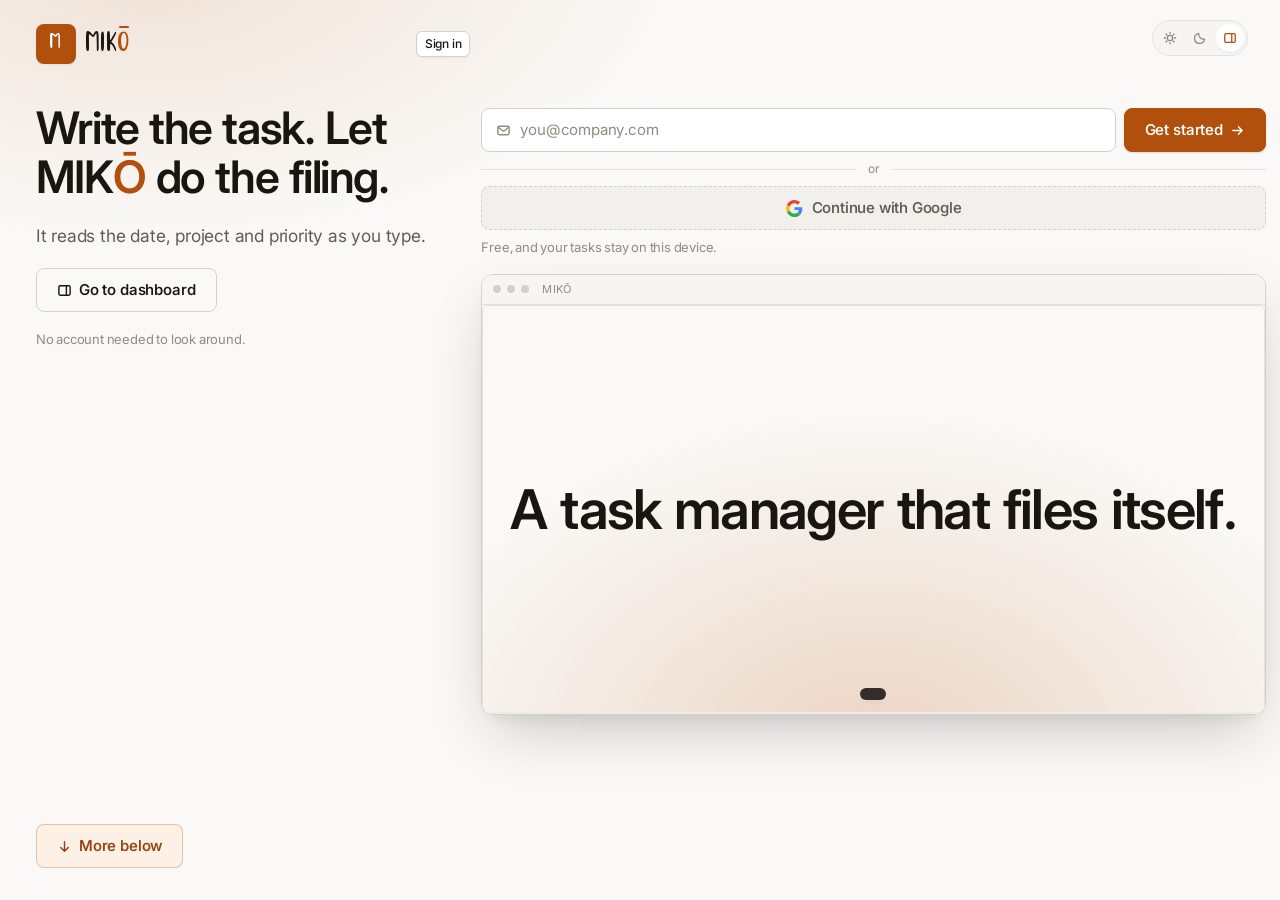
==== commit 523d151f: "major design changes" ====
--- a/index.html
+++ b/index.html
@@ -3,7 +3,7 @@
 <head>
 <meta charset="utf-8">
 <meta name="viewport" content="width=device-width, initial-scale=1, viewport-fit=cover">
-<title>MIKŌ — Task Intelligence</title>
+<title>MIKŌ</title>
 <meta name="description" content="An offline-first task manager: natural-language capture, dependencies, recurring work, automations, and a keyboard-first interface.">
 <meta name="theme-color" content="#faf9f7">
 <meta name="color-scheme" content="light dark">
@@ -48,27 +48,66 @@
   @media (prefers-color-scheme: dark) {
     #boot { background: #0d0e10; color: #eceef1; }
   }
+  /* An explicit choice beats the device preference. main.js sets data-theme
+     while the splash is still up, so a visitor who picked light does not watch
+     a dark splash hand over to a light app. */
+  [data-theme='dark'] #boot { background: #0d0e10; color: #eceef1; }
+  [data-theme='light'] #boot { background: #faf9f7; color: #191612; }
+  [data-theme='light'] .splash-word .o,
+  [data-theme='light'] .splash-rule { color: #b1500c; }
+  [data-theme='light'] .splash-rule { background: #b1500c; }
+  [data-theme='dark'] .splash-word .o { color: #e07b32; }
+  [data-theme='dark'] .splash-rule { background: #e07b32; }
   body.ready #boot { opacity: 0; visibility: hidden; pointer-events: none; }
 
   .splash {
     display: flex;
     flex-direction: column;
     align-items: center;
-    gap: 14px;
-    animation: splash-in .5s cubic-bezier(.16,1,.3,1) both;
+    gap: 16px;
   }
 
   /* MIK + a hand-drawn macron. Locanita has no Ō glyph, so rendering "MIKŌ"
      directly drops the last letter into a fallback face mid-word. Drawing the
-     bar keeps the whole wordmark in one typeface. */
+     bar keeps the whole wordmark in one typeface — and since the bar is ours
+     to draw, the splash draws it: the letters land, then the macron strokes
+     across the O left to right. */
   .splash-word {
+    position: relative;
     font-family: 'Miko Display', 'Times New Roman', serif;
-    font-size: clamp(56px, 14vw, 92px);
+    font-size: clamp(76px, 19vw, 150px);
     line-height: 1;
     letter-spacing: .06em;
-    display: flex;
+    display: inline-flex;
     align-items: baseline;
-  }
+    padding-right: .06em;
+  }
+
+  /* The wordmark is written, not faded in: a nib travels left to right and the
+     letters appear in its wake, then it lifts and settles as the macron over
+     the O. The macron was always drawn in CSS — Locanita has no Ō glyph — so
+     the splash simply shows it being drawn. */
+  .splash-reveal {
+    display: inline-block;
+    clip-path: inset(0 100% 0 0);
+    animation: write .95s cubic-bezier(.5,.02,.2,1) .15s forwards;
+  }
+
+  .splash-nib {
+    position: absolute;
+    left: 0;
+    top: .06em;
+    width: .1em;
+    height: .07em;
+    border-radius: 2px;
+    background: #b1500c;
+    opacity: 0;
+    animation: nib-travel .95s cubic-bezier(.5,.02,.2,1) .15s forwards;
+  }
+  @media (prefers-color-scheme: dark) { .splash-nib { background: #e07b32; } }
+  [data-theme='dark'] .splash-nib { background: #e07b32; }
+  [data-theme='light'] .splash-nib { background: #b1500c; }
+
   .splash-word .o { position: relative; color: #b1500c; }
   @media (prefers-color-scheme: dark) { .splash-word .o { color: #e07b32; } }
   .splash-word .o::after {
@@ -79,6 +118,8 @@
     height: .07em;
     background: currentColor;
     border-radius: 2px;
+    opacity: 0;
+    animation: macron-settle .3s ease-out 1.05s forwards;
   }
 
   .splash-tag {
@@ -86,30 +127,61 @@
     letter-spacing: .22em;
     text-transform: uppercase;
     opacity: .62;
+    animation: fade-up-tag .6s cubic-bezier(.16,1,.3,1) 1.12s both;
   }
   .splash-by {
     font: 400 12px/1 ui-sans-serif, system-ui, -apple-system, sans-serif;
     letter-spacing: .04em;
     opacity: .38;
     margin-top: 2px;
+    animation: fade-up-by .6s cubic-bezier(.16,1,.3,1) 1.2s both;
   }
   .splash-rule {
-    width: 28px; height: 2px; border-radius: 2px;
+    width: 34px; height: 2px; border-radius: 2px;
     background: #b1500c; opacity: .55;
-    animation: splash-pulse 1.5s ease-in-out infinite;
+    animation:
+      rule-open .5s cubic-bezier(.16,1,.3,1) .98s both,
+      splash-pulse 1.5s ease-in-out 1.48s infinite;
   }
   @media (prefers-color-scheme: dark) { .splash-rule { background: #e07b32; } }
 
-  @keyframes splash-in {
+  /* The letters appear in the nib's wake. */
+  @keyframes write {
+    from { clip-path: inset(0 100% 0 0); }
+    to   { clip-path: inset(0 0 0 0); }
+  }
+  /* The nib runs the width of the word, then lifts where the macron belongs. */
+  @keyframes nib-travel {
+    0%   { left: 0;    opacity: 0; transform: scaleY(.4); }
+    8%   { opacity: 1; transform: scaleY(1); }
+    82%  { left: calc(100% - .14em); opacity: 1; }
+    100% { left: calc(100% - .14em); opacity: 0; transform: translateY(-.14em) scaleY(.7); }
+  }
+  @keyframes macron-settle {
+    from { opacity: 0; transform: scaleX(.6); }
+    to   { opacity: 1; transform: scaleX(1); }
+  }
+  @keyframes rule-open {
+    from { opacity: 0; transform: scaleX(0); }
+    to   { opacity: .55; transform: scaleX(1); }
+  }
+  @keyframes fade-up-tag {
     from { opacity: 0; transform: translateY(6px); }
-    to   { opacity: 1; transform: none; }
+    to   { opacity: .62; transform: none; }
+  }
+  @keyframes fade-up-by {
+    from { opacity: 0; transform: translateY(6px); }
+    to   { opacity: .38; transform: none; }
   }
   @keyframes splash-pulse {
     0%, 100% { opacity: .5; transform: scaleX(.6); }
     50%      { opacity: 1;  transform: scaleX(1); }
   }
   @media (prefers-reduced-motion: reduce) {
-    .splash, .splash-rule { animation: none; }
+    .splash-reveal { clip-path: none; animation: none; }
+    .splash-nib { display: none; }
+    .splash-word .o::after { opacity: 1; animation: none; }
+    .splash-tag, .splash-by, .splash-rule { animation: none; }
   }
 
   #noscript {
@@ -124,10 +196,9 @@
 
 <div id="boot" role="status" aria-label="Loading MIKŌ">
   <div class="splash">
-    <div class="splash-word" aria-hidden="true">MIK<span class="o">O</span></div>
+    <div class="splash-word" aria-hidden="true"><span class="splash-reveal">MIK<span class="o">O</span></span><span class="splash-nib"></span></div>
     <div class="splash-rule" aria-hidden="true"></div>
-    <div class="splash-tag">Task Intelligence</div>
-    <div class="splash-by">by Michael Gaitho</div>
+    <div class="splash-by">by Quantamania</div>
   </div>
 </div>
 
--- a/css/app.css
+++ b/css/app.css
@@ -284,6 +284,20 @@
   min-height: 60px;
   padding: var(--s3) var(--s2) var(--s2) 13px;
   flex: none;
+}
+
+/* Collapsed, the head has about 35px of content width — the mark alone fills
+   it, so the toggle was being pushed out of the rail and sat on top of the
+   page content. Stack them instead: both stay reachable and inside the rail. */
+.rail:not(.open):not(.mobile-open) .rail-head {
+  flex-direction: column;
+  gap: 6px;
+  padding: var(--s3) 0 var(--s2);
+}
+
+.rail:not(.open):not(.mobile-open) .rail-head .brand,
+.rail:not(.open):not(.mobile-open) .rail-head .spacer {
+  display: none;
 }
 
 .mark {
@@ -1660,6 +1674,76 @@
   .mobile-only { display: inline-flex; }
   .desktop-only { display: none !important; }
 
+  /* --- horizontal strips ---
+     The toolbar and the settings sections are wider than a phone and already
+     scrolled, but silently: the last control sat half-cut with nothing to say
+     it could move. Snap points make the scroll land cleanly, and a mask fades
+     the edge so there is visibly more. */
+  .subbar,
+  .settings-nav {
+    scroll-snap-type: x proximity;
+    -webkit-overflow-scrolling: touch;
+    scrollbar-width: none;
+    -webkit-mask-image: linear-gradient(90deg, #000 calc(100% - 28px), transparent);
+    mask-image: linear-gradient(90deg, #000 calc(100% - 28px), transparent);
+  }
+  .subbar::-webkit-scrollbar,
+  .settings-nav::-webkit-scrollbar { display: none; }
+  .subbar > *,
+  .settings-nav > * { scroll-snap-align: start; flex: none; }
+
+  /* --- the board ---
+     Full-width columns with snap, and the next one peeking, so it reads as a
+     pager rather than a cut-off row. */
+  .board {
+    scroll-snap-type: x mandatory;
+    -webkit-overflow-scrolling: touch;
+  }
+  .board-col {
+    scroll-snap-align: center;
+    min-width: 84vw;
+    width: 84vw;
+  }
+
+  /* --- touch targets ---
+     Icon buttons were drawn for a mouse. A finger needs about 40px; the icon
+     itself stays the same size, the hit area grows around it. */
+  /* Every control in the content area, not a list of classes — the panels
+     carry plenty of unclassed buttons and they need thumbs too. */
+  #main button,
+  .settings-nav button,
+  .btn-icon,
+  .icon-btn,
+  .icon-btn.sm,
+  .row-action,
+  .topbar button,
+  .subbar button {
+    min-height: 40px;
+  }
+
+  #main button.icon-btn,
+  .topbar button,
+  .subbar button,
+  .btn-icon,
+  .row-action {
+    min-width: 40px;
+  }
+
+  /* The completion checkbox is a 16px circle by design — the ring stays that
+     size, but the area a thumb has to hit does not have to. */
+  .task-done {
+    position: relative;
+  }
+  .task-done::before {
+    content: '';
+    position: absolute;
+    top: 50%;
+    left: 50%;
+    width: 40px;
+    height: 40px;
+    transform: translate(-50%, -50%);
+  }
+
   .rail {
     position: fixed;
     left: 0;
--- a/css/landing.css
+++ b/css/landing.css
@@ -34,11 +34,11 @@
    sections bolted together. Features live below for anyone who scrolls. */
 .lp-split {
   display: grid;
-  grid-template-columns: minmax(500px, 42%) 1fr;
+  grid-template-columns: minmax(460px, 38%) 1fr;
   /* How far the demo reaches back across where the seam would be. The pitch's
      measure is derived from it below, so the two can never collide however the
      viewport is sized. */
-  --lp-pull: clamp(0px, 1.9vw, 84px);
+  --lp-pull: clamp(0px, 0.4vw, 20px);
   min-height: 100dvh;
   position: relative;
   overflow: hidden;
@@ -72,8 +72,7 @@
   flex-direction: column;
   /* Asymmetric on purpose: a deeper indent on the left sets the pitch in from
      the viewport edge rather than hanging off it. */
-  padding: var(--s6) clamp(var(--s5), 3vw, var(--s8)) var(--s6)
-    clamp(var(--s6), 5vw, 80px);
+  padding: var(--s6) var(--s4) var(--s6) clamp(var(--s4), 2.8vw, 44px);
 }
 
 /* Pulled towards the page's centre rather than parked in the middle of its own
@@ -88,7 +87,7 @@
   /* The right gutter ends up as this padding plus --lp-pull, so it is set
      smaller than it looks — otherwise the demo sits in a lot of dead space.
      The top value is what drops the demo down the page past the headline. */
-  padding: clamp(var(--s10), 22vh, 240px) clamp(var(--s3), 1vw, 28px)
+  padding: clamp(var(--s8), 12vh, 140px) clamp(var(--s2), 0.7vw, 22px)
     clamp(var(--s5), 3vw, var(--s8)) 0;
   min-height: 0;
 }
@@ -104,10 +103,16 @@
   margin-left: calc(-1 * var(--lp-pull));
 }
 
-/* A framed window, not a full-bleed panel — clearly a product shot. */
+/* A framed window, not a full-bleed panel — clearly a product shot.
+
+   The width is capped by the height that is actually left on screen, so the
+   frame can never run past the fold on a short display. Because the ratio is
+   fixed, constraining width is what keeps it 16:9 — a max-height would have
+   squashed it instead, since the width is set. The reserve covers the padding
+   above, the sign-in column, and the padding below. */
 .lp-demo-frame {
   position: relative;
-  width: 100%;
+  width: min(100%, calc((100dvh - 320px) * 16 / 9));
   /* Widescreen, the shape people read as "video" on a page. */
   aspect-ratio: 16 / 9;
   border-radius: var(--r-lg);
@@ -160,14 +165,11 @@
 .lp-pane-foot {
   display: flex;
   align-items: center;
-  gap: var(--s2);
-  font-size: var(--t-sm);
-  color: var(--text-3);
-}
-
-.lp-pane-foot svg {
-  width: 13px;
-  height: 13px;
+  padding-bottom: var(--s2);
+}
+
+.lp-pane-foot .lp-btn {
+  flex: none;
 }
 
 /* ================================= NAV ================================= */
@@ -186,19 +188,66 @@
 }
 
 .lp-brand .mark {
-  width: 30px;
-  height: 30px;
-  min-width: 30px;
-  font-size: 17px;
+  width: 40px;
+  height: 40px;
+  min-width: 40px;
+  font-size: 22px;
+  border-radius: var(--r-md);
+  transition: transform 420ms var(--ease);
 }
 
 .lp-wordmark {
   font-family: var(--font-display);
-  font-size: 20px;
+  font-size: 28px;
   line-height: 1;
   letter-spacing: 0.05em;
   display: flex;
   align-items: baseline;
+}
+
+/* The logo flourishes on its own every few seconds — the action is squeezed
+   into the first eighth of a long cycle, so most of the time it simply sits
+   there. Hover brings it forward early. */
+.lp-brand .mark {
+  animation: lp-mark-idle 9s var(--ease) 2s infinite;
+}
+
+.lp-brand .o::after {
+  animation: lp-macron-idle 9s var(--ease) 2s infinite;
+}
+
+.lp-brand:hover .mark {
+  transform: rotate(-6deg) scale(1.06);
+  animation: none;
+}
+
+.lp-brand:hover .o::after {
+  animation: lp-macron-draw 520ms var(--ease);
+}
+
+@keyframes lp-mark-idle {
+  0%, 100%  { transform: none; }
+  4%        { transform: rotate(-7deg) scale(1.07); }
+  9%        { transform: rotate(2deg) scale(1.02); }
+  14%       { transform: none; }
+}
+
+@keyframes lp-macron-idle {
+  0%, 6%    { transform: scaleX(1); }
+  9%        { transform: scaleX(0.1); opacity: 0.5; }
+  18%, 100% { transform: scaleX(1); opacity: 1; }
+}
+
+@keyframes lp-macron-draw {
+  from { transform: scaleX(0); opacity: 0.4; }
+  to   { transform: scaleX(1); opacity: 1; }
+}
+
+@media (prefers-reduced-motion: reduce) {
+  .lp-brand .mark,
+  .lp-brand:hover .mark { transition: none; transform: none; animation: none; }
+  .lp-brand .o::after,
+  .lp-brand:hover .o::after { animation: none; }
 }
 
 /* The display face has no Ō — the macron is drawn so the wordmark stays in
@@ -217,6 +266,7 @@
   height: 0.075em;
   background: currentColor;
   border-radius: 2px;
+  transform-origin: left center;
 }
 
 /* ---- theme control ----
@@ -280,9 +330,43 @@
   text-wrap: pretty;
 }
 
+/* The Ō catches the light every so often — a lift and a ring pulsing out of
+   the letter, on the same long-cycle trick as the nav logo: the action lives
+   in the first tenth of the cycle and the rest is stillness, so it reads as an
+   occasional flicker rather than something fidgeting on the page.
+
+   The ring is a box-shadow on the letter rather than a pseudo-element: one
+   animation on one real element, which is both simpler and actually
+   observable. */
 .lp-h1 em {
   font-style: normal;
   color: var(--accent);
+  display: inline-block;
+  border-radius: 50%;
+  animation: hero-o-idle 11s var(--ease) 3s infinite;
+}
+
+@keyframes hero-o-idle {
+  0%, 1% {
+    transform: none;
+    box-shadow: 0 0 0 0 color-mix(in srgb, var(--accent) 50%, transparent);
+  }
+  4% {
+    transform: translateY(-0.07em) scale(1.09);
+    box-shadow: 0 0 0 0.1em color-mix(in srgb, var(--accent) 34%, transparent);
+  }
+  9% {
+    transform: translateY(0) scale(0.975);
+    box-shadow: 0 0 0 0.26em color-mix(in srgb, var(--accent) 0%, transparent);
+  }
+  13%, 100% {
+    transform: none;
+    box-shadow: 0 0 0 0 color-mix(in srgb, var(--accent) 0%, transparent);
+  }
+}
+
+@media (prefers-reduced-motion: reduce) {
+  .lp-h1 em { animation: none; }
 }
 
 /* ---- calls to action ---- */
@@ -434,6 +518,83 @@
   color: var(--text-3);
 }
 
+/* An accent-tinted third weight: this is a signpost, not a call to action,
+   but it should still be findable. */
+.lp-btn-accent {
+  background: var(--accent-soft);
+  border-color: color-mix(in srgb, var(--accent) 30%, transparent);
+  color: var(--accent-text);
+}
+
+.lp-btn-accent:hover {
+  border-color: var(--accent);
+  background: color-mix(in srgb, var(--accent) 16%, transparent);
+}
+
+/* ---- Google, on the page rather than behind the dialog ---- */
+.lp-or {
+  display: flex;
+  align-items: center;
+  gap: var(--s3);
+  color: var(--text-3);
+  font-size: var(--t-sm);
+}
+
+.lp-or::before,
+.lp-or::after {
+  content: '';
+  height: 1px;
+  flex: 1;
+  background: var(--line);
+}
+
+.lp-home-google {
+  display: flex;
+  justify-content: center;
+  min-height: 42px;
+}
+
+.lp-home-google > div {
+  width: 100%;
+}
+
+/* ---- the byline carries the brand colours ---- */
+.lp-foot-by {
+  display: inline-flex;
+  align-items: baseline;
+  gap: 6px;
+}
+
+.lp-foot-mark {
+  font-family: var(--font-display);
+  font-size: 15px;
+  letter-spacing: 0.05em;
+  color: var(--text);
+}
+
+.lp-foot-mark .o {
+  position: relative;
+  color: var(--accent);
+}
+
+.lp-foot-mark .o::after {
+  content: '';
+  position: absolute;
+  left: 6%;
+  right: 14%;
+  top: -0.13em;
+  height: 0.08em;
+  background: currentColor;
+  border-radius: 2px;
+}
+
+.lp-foot-sep { color: var(--line-strong); }
+
+.lp-foot-co {
+  color: var(--accent-text);
+  font-weight: 600;
+}
+
 /* ============================== DEMO FRAME ============================== */
 
 .lp-demo-stage {
@@ -441,6 +602,10 @@
   inset: 30px 0 0;
   overflow: hidden;
   background: var(--bg);
+  /* So the intro can size against the frame. A percentage in font-size would
+     resolve against the parent font size, not the box — which is why it had
+     pinned to its floor. */
+  container-type: inline-size;
 }
 
 .lp-demo-stage video {
@@ -448,6 +613,101 @@
   height: 100%;
   object-fit: cover;
   display: block;
+}
+
+/* ---- what the demo says before it starts ----
+   Three lines, one at a time, each with its own entrance and its own wash.
+   Confined to the demo frame — the page around it does not change. */
+.demo-intro {
+  position: absolute;
+  inset: 0;
+  z-index: 4;
+  transition: opacity 420ms var(--ease);
+}
+
+.demo-intro.is-out {
+  opacity: 0;
+  pointer-events: none;
+}
+
+.demo-card {
+  position: absolute;
+  inset: 0;
+  display: grid;
+  place-items: center;
+  padding: clamp(var(--s5), 6%, var(--s10));
+  opacity: 0;
+  visibility: hidden;
+  text-align: center;
+}
+
+.demo-card.is-on {
+  opacity: 1;
+  visibility: visible;
+}
+
+.demo-card span {
+  font-size: clamp(24px, 7cqw, 58px);
+  line-height: 1.08;
+  letter-spacing: -0.03em;
+  font-weight: 600;
+  text-wrap: balance;
+}
+
+/* --- 1: accent wash, the line rises out of a blur --- */
+.demo-card.is-rise {
+  background:
+    radial-gradient(90% 120% at 50% 110%,
+      color-mix(in srgb, var(--accent) 22%, transparent), transparent 70%),
+    var(--bg);
+}
+
+.demo-card.is-rise.is-on span {
+  animation: card-rise 620ms cubic-bezier(.16,1,.3,1) both;
+}
+
+/* --- 2: cool wash, the line closes in from two sides --- */
+.demo-card.is-split {
+  background:
+    linear-gradient(160deg,
+      color-mix(in srgb, var(--info) 20%, transparent), transparent 62%),
+    var(--bg);
+}
+
+.demo-card.is-split.is-on span {
+  animation: card-split 660ms cubic-bezier(.16,1,.3,1) both;
+}
+
+/* --- 3: green wash, the line is wiped on left to right --- */
+.demo-card.is-wipe {
+  background:
+    linear-gradient(20deg,
+      color-mix(in srgb, var(--ok) 20%, transparent), transparent 64%),
+    var(--bg);
+}
+
+.demo-card.is-wipe.is-on span {
+  animation: card-wipe 640ms cubic-bezier(.5,.02,.2,1) both;
+}
+
+@keyframes card-rise {
+  from { opacity: 0; transform: translateY(26px) scale(.96); filter: blur(10px); }
+  to   { opacity: 1; transform: none; filter: blur(0); }
+}
+
+@keyframes card-split {
+  from { opacity: 0; letter-spacing: .34em; }
+  to   { opacity: 1; letter-spacing: -.03em; }
+}
+
+@keyframes card-wipe {
+  from { clip-path: inset(0 100% 0 0); }
+  to   { clip-path: inset(0 0 0 0); }
+}
+
+@media (prefers-reduced-motion: reduce) {
+  .demo-card.is-on span { animation: none; }
+  .demo-intro { transition: opacity 200ms linear; }
 }
 
 /* ---- the demo's pointer ----
@@ -1043,11 +1303,11 @@
   justify-content: center;
   gap: 9px;
   width: 100%;
-  height: 40px;
+  height: 44px;
   border-radius: var(--r-md);
   border: 1px solid var(--line-strong);
   background: var(--surface);
-  font-size: var(--t-md);
+  font-size: 15px;
   font-weight: 550;
   color: var(--text);
   transition: background var(--fast) var(--ease), border-color var(--fast) var(--ease);
@@ -1059,7 +1319,13 @@
 }
 
 .lp-google-fallback:disabled {
-  opacity: .55;
+  /* Dimming the whole button made the label hard to read. Keep the text at
+     full strength and say "not available" with the surface instead. */
+  opacity: 1;
+  color: var(--text-2);
+  background: var(--bg-sunken);
+  border-style: dashed;
+  border-color: var(--line-strong);
   cursor: not-allowed;
 }
 
@@ -1242,22 +1508,17 @@
 
 .lp-more-item:hover .lp-more-index,
 .lp-more-item.is-active .lp-more-index {
-  color: var(--hue, var(--accent));
-}
-
-/* The active row is marked with its own hue rather than a generic highlight,
-   so the list and the panel read as one object. */
+  color: var(--accent);
+}
+
+/* The active row is marked by position and weight, not by a wash. */
 .lp-more-item.is-active {
   padding-left: var(--s3);
-  background: linear-gradient(
-    90deg,
-    color-mix(in srgb, var(--hue, var(--accent)) 7%, transparent),
-    transparent 62%
-  );
+  background: var(--surface-2);
 }
 
 .lp-more-item:focus-visible {
-  outline: 2px solid var(--hue, var(--accent));
+  outline: 2px solid var(--accent);
   outline-offset: -2px;
   border-radius: var(--r-sm, 6px);
 }
@@ -1283,7 +1544,7 @@
 
 .lp-more-item:hover .lp-more-icon,
 .lp-more-item.is-active .lp-more-icon {
-  color: var(--hue, var(--accent));
+  color: var(--accent);
 }
 
 .lp-more-icon svg {
@@ -1329,33 +1590,6 @@
     visibility 0s;
 }
 
-/* A wash of the active hue, and a brighter hairline along the top edge. */
-.lp-more-detail::before {
-  content: '';
-  position: absolute;
-  inset: 0 0 auto 0;
-  height: 128px;
-  pointer-events: none;
-  background: linear-gradient(
-    180deg,
-    color-mix(in srgb, var(--hue, var(--accent)) 9%, transparent),
-    transparent
-  );
-}
-
-.lp-more-detail::after {
-  content: '';
-  position: absolute;
-  inset: 0 0 auto 0;
-  height: 2px;
-  background: var(--hue, var(--accent));
-  opacity: 0.6;
-}
-
-.lp-more-detail > * {
-  position: relative;
-  z-index: 1;
-}
 
 .lp-more-detail.is-in {
   animation: lp-detail-in 260ms var(--ease) both;
@@ -1364,23 +1598,6 @@
 @keyframes lp-detail-in {
   from { opacity: 0; transform: translateY(5px); }
   to   { opacity: 1; transform: none; }
-}
-
-.lp-more-chip {
-  display: inline-flex;
-  align-items: center;
-  justify-content: center;
-  width: 54px;
-  height: 54px;
-  border-radius: var(--r-md);
-  color: var(--hue, var(--accent));
-  background: color-mix(in srgb, var(--hue, var(--accent)) 13%, transparent);
-  border: 1px solid color-mix(in srgb, var(--hue, var(--accent)) 24%, transparent);
-}
-
-.lp-more-chip svg {
-  width: 19px;
-  height: 19px;
 }
 
 .lp-more-detail-title {
@@ -1420,7 +1637,7 @@
   height: 5px;
   flex: none;
   border-radius: var(--r-full);
-  background: var(--hue, var(--accent));
+  background: var(--accent);
   opacity: 0.7;
 }
 
@@ -1485,7 +1702,7 @@
   height: 26px;
   padding: 0 9px;
   border-radius: var(--r-sm);
-  border: 1px solid color-mix(in srgb, var(--hue, var(--accent)) 38%, var(--line));
+  border: 1px solid color-mix(in srgb, var(--accent) 38%, var(--line));
   background: var(--surface);
   font-size: var(--t-base);
   color: var(--text-3);
@@ -1495,7 +1712,7 @@
   width: 1px;
   height: 13px;
   margin-left: 2px;
-  background: var(--hue, var(--accent));
+  background: var(--accent);
   animation: lp-caret 1s steps(1, end) infinite;
 }
 
@@ -1521,13 +1738,13 @@
 }
 
 .lp-viz-graph .lp-edge-bad {
-  stroke: var(--hue, var(--accent));
+  stroke: var(--accent);
   stroke-dasharray: 4 4;
   opacity: 0.85;
 }
 
 .lp-viz-graph .lp-cross {
-  stroke: var(--hue, var(--accent));
+  stroke: var(--accent);
   stroke-width: 2;
   stroke-linecap: round;
 }
@@ -1558,9 +1775,9 @@
 }
 
 .lp-cal-cell.is-next {
-  color: var(--hue, var(--accent));
-  border-color: var(--hue, var(--accent));
-  background: color-mix(in srgb, var(--hue, var(--accent)) 12%, transparent);
+  color: var(--accent);
+  border-color: var(--accent);
+  background: color-mix(in srgb, var(--accent) 12%, transparent);
   font-weight: 600;
 }
 
@@ -1575,10 +1792,10 @@
   color: var(--text-2);
 }
 
-.lp-flow-chip.is-hue {
-  color: var(--hue, var(--accent));
-  border-color: color-mix(in srgb, var(--hue, var(--accent)) 40%, transparent);
-  background: color-mix(in srgb, var(--hue, var(--accent)) 11%, transparent);
+.lp-flow-chip.is-mark {
+  color: var(--accent);
+  border-color: color-mix(in srgb, var(--accent) 40%, transparent);
+  background: color-mix(in srgb, var(--accent) 11%, transparent);
 }
 
 /* 05 — estimate against actual */
@@ -1618,8 +1835,8 @@
   opacity: 0.55;
 }
 
-.lp-bar i.is-hue {
-  background: var(--hue, var(--accent));
+.lp-bar i.is-mark {
+  background: var(--accent);
   opacity: 1;
 }
 
@@ -1647,9 +1864,9 @@
   margin-right: -26px;
 }
 
-.lp-layer.is-hue {
-  border-color: var(--hue, var(--accent));
-  background: color-mix(in srgb, var(--hue, var(--accent)) 13%, transparent);
+.lp-layer.is-mark {
+  border-color: var(--accent);
+  background: color-mix(in srgb, var(--accent) 13%, transparent);
   margin-right: 0;
 }
 
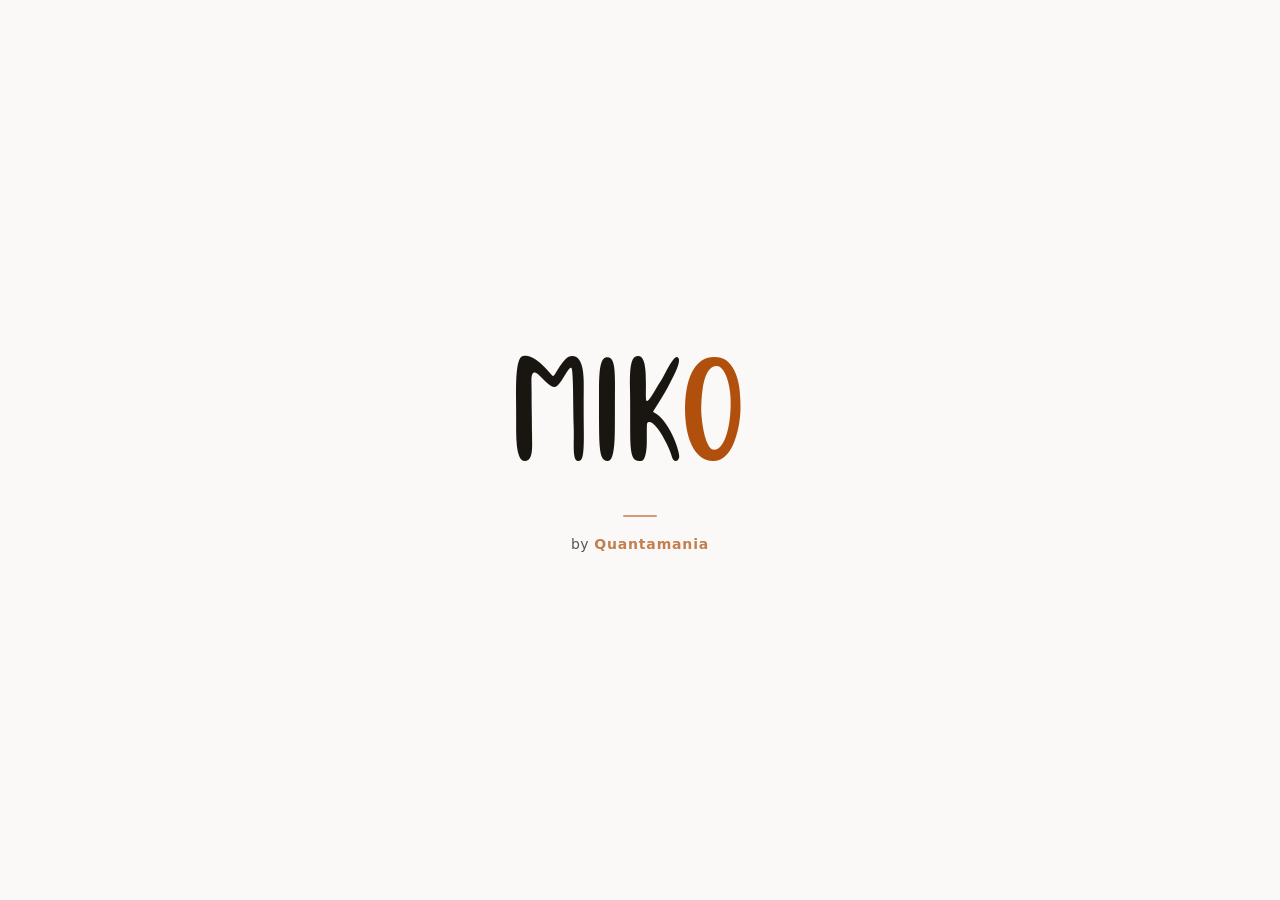
==== commit 468aee2b: "major design changes" ====
--- a/index.html
+++ b/index.html
@@ -122,20 +122,22 @@
     animation: macron-settle .3s ease-out 1.05s forwards;
   }
 
-  .splash-tag {
-    font: 500 13px/1 ui-sans-serif, system-ui, -apple-system, sans-serif;
-    letter-spacing: .22em;
-    text-transform: uppercase;
-    opacity: .62;
-    animation: fade-up-tag .6s cubic-bezier(.16,1,.3,1) 1.12s both;
-  }
   .splash-by {
-    font: 400 12px/1 ui-sans-serif, system-ui, -apple-system, sans-serif;
+    font: 400 14px/1 ui-sans-serif, system-ui, -apple-system, sans-serif;
     letter-spacing: .04em;
-    opacity: .38;
-    margin-top: 2px;
+    opacity: .72;
+    margin-top: 4px;
     animation: fade-up-by .6s cubic-bezier(.16,1,.3,1) 1.2s both;
   }
+  /* The company name is the point of the line — the "by" is the quiet part. */
+  .splash-co {
+    font-weight: 600;
+    letter-spacing: .06em;
+    color: #b1500c;
+  }
+  @media (prefers-color-scheme: dark) { .splash-co { color: #e07b32; } }
+  [data-theme='dark'] .splash-co { color: #e07b32; }
+  [data-theme='light'] .splash-co { color: #b1500c; }
   .splash-rule {
     width: 34px; height: 2px; border-radius: 2px;
     background: #b1500c; opacity: .55;
@@ -165,13 +167,9 @@
     from { opacity: 0; transform: scaleX(0); }
     to   { opacity: .55; transform: scaleX(1); }
   }
-  @keyframes fade-up-tag {
-    from { opacity: 0; transform: translateY(6px); }
-    to   { opacity: .62; transform: none; }
-  }
   @keyframes fade-up-by {
     from { opacity: 0; transform: translateY(6px); }
-    to   { opacity: .38; transform: none; }
+    to   { opacity: .72; transform: none; }
   }
   @keyframes splash-pulse {
     0%, 100% { opacity: .5; transform: scaleX(.6); }
@@ -181,7 +179,7 @@
     .splash-reveal { clip-path: none; animation: none; }
     .splash-nib { display: none; }
     .splash-word .o::after { opacity: 1; animation: none; }
-    .splash-tag, .splash-by, .splash-rule { animation: none; }
+    .splash-by, .splash-rule { animation: none; }
   }
 
   #noscript {
@@ -198,7 +196,7 @@
   <div class="splash">
     <div class="splash-word" aria-hidden="true"><span class="splash-reveal">MIK<span class="o">O</span></span><span class="splash-nib"></span></div>
     <div class="splash-rule" aria-hidden="true"></div>
-    <div class="splash-by">by Quantamania</div>
+    <div class="splash-by">by <span class="splash-co">Quantamania</span></div>
   </div>
 </div>
 
--- a/css/tokens.css
+++ b/css/tokens.css
@@ -92,6 +92,13 @@
   --text-2: #635c52;
   --text-3: #938b80;
   --text-inv: #ffffff;
+  --on-accent: #ffffff;
+
+  /* The colour a full-orange panel is painted with. Deliberately the same in
+     both themes, and deliberately the lighter of the two oranges: the light
+     theme's accent (#b1500c) is dark enough that ink on it falls to about
+     2.9:1, so a panel derived from --accent is unreadable in light mode. */
+  --brand-fill: #e07b32;
 
   --accent: #b1500c;
   --accent-hover: #984507;
--- a/css/app.css
+++ b/css/app.css
@@ -306,7 +306,7 @@
   min-width: 32px;
   border-radius: 9px;
   background: var(--accent);
-  color: #fff;
+  color: var(--on-accent);
   display: grid;
   place-items: center;
   font-family: var(--font-display);
@@ -512,14 +512,6 @@
 .rail.open .nav-count,
 .rail.mobile-open .nav-count {
   opacity: 1;
-}
-
-.nav-dot {
-  width: 8px;
-  height: 8px;
-  min-width: 8px;
-  border-radius: var(--r-full);
-  margin-left: 8px;
 }
 
 .rail-foot {
@@ -555,7 +547,7 @@
 .avatar.accent {
   background: var(--accent);
   border-color: var(--accent);
-  color: #fff;
+  color: var(--on-accent);
 }
 
 /* ---- main column ---- */
@@ -699,7 +691,7 @@
 .btn-primary {
   background: var(--accent);
   border-color: var(--accent);
-  color: #fff;
+  color: var(--on-accent);
 }
 
 .btn-primary > svg {
@@ -1821,3 +1813,49 @@
     text-align: center;
   }
 }
+
+/* ============================== BRAND PANEL ==============================
+   A full-strength orange surface for the one block on a screen that deserves
+   to carry weight — the greeting on Daily review, the headline figure on
+   Insights, the focus session. Everything else stays quiet.
+
+   Like the landing cards, this re-points the palette tokens its contents
+   already consume rather than restyling each child, so rings, bars, labels
+   and rules follow without knowing about it. --brand is captured outside the
+   panel because the panel overrides --accent for its children. */
+/* Doubled class on purpose. Components like .stat set their own
+   `background: var(--surface)`, and views.css loads after this file — a
+   single-class rule would lose the cascade and then paint itself with the
+   --surface this very block re-points, which is how it ended up white. */
+.tone-brand.tone-brand {
+  background: color-mix(in srgb, #000 10%, var(--brand-fill));
+  border-color: color-mix(in srgb, #000 20%, var(--brand-fill));
+  color: #180f05;
+}
+
+.tone-brand {
+
+  --text: #180f05;
+  --text-2: rgba(24, 15, 5, 0.9);
+  --text-3: rgba(24, 15, 5, 0.97);
+  --line: rgba(24, 15, 5, 0.22);
+  --line-soft: rgba(24, 15, 5, 0.15);
+  --line-strong: rgba(24, 15, 5, 0.34);
+  --surface: rgba(255, 255, 255, 0.24);
+  --surface-2: rgba(255, 255, 255, 0.32);
+  --surface-3: rgba(255, 255, 255, 0.4);
+  --bg-sunken: rgba(24, 15, 5, 0.1);
+  --bg: rgba(24, 15, 5, 0.08);
+  --accent: #180f05;
+  --accent-soft: rgba(24, 15, 5, 0.14);
+  --accent-text: #180f05;
+  --ok: #123d26;
+  --danger: #6d1410;
+}
+
+/* The one piece of large type on a brand panel goes white, the way the
+   landing cards do it. */
+.tone-brand .t-title,
+.tone-brand .stat-value {
+  color: #fff;
+}
--- a/css/views.css
+++ b/css/views.css
@@ -538,7 +538,7 @@
 
 .cal-cell.today .cal-date {
   background: var(--accent);
-  color: #fff;
+  color: var(--on-accent);
   font-weight: 650;
 }
 
--- a/css/landing.css
+++ b/css/landing.css
@@ -58,6 +58,19 @@
     color-mix(in srgb, var(--accent) 14%, transparent),
     transparent 70%
   );
+}
+
+/* The warm wash belongs on the light theme, where it reads as paper catching
+   the light. On a charcoal ground it just looks like an orange smear, so it
+   goes — the dark fold is flat. */
+[data-theme='dark'] .lp-split::before {
+  display: none;
+}
+
+@media (prefers-color-scheme: dark) {
+  :root:not([data-theme]) .lp-split::before {
+    display: none;
+  }
 }
 
 .lp-pane-left,
@@ -408,7 +421,7 @@
 .lp-btn-primary {
   background: var(--accent);
   border-color: var(--accent);
-  color: #fff;
+  color: var(--on-accent);
   box-shadow: 0 1px 2px rgba(0, 0, 0, .12);
 }
 
@@ -1376,7 +1389,7 @@
   height: 40px;
   border-radius: var(--r-md);
   background: var(--accent);
-  color: #fff;
+  color: var(--on-accent);
   font-size: var(--t-md);
   font-weight: 600;
   border: 1px solid var(--accent);
@@ -1434,7 +1447,7 @@
    the width goes to the card — that is the part worth being big. */
 .lp-more-inner {
   display: grid;
-  grid-template-columns: minmax(165px, 14%) minmax(0, 1fr) minmax(400px, 44%);
+  grid-template-columns: minmax(132px, 11%) minmax(0, 1fr) minmax(500px, 57%);
   gap: clamp(var(--s4), 2.2vw, 42px);
   align-items: start;
 }
@@ -1562,7 +1575,7 @@
   border: 1px solid var(--line);
   border-radius: var(--r-lg);
   background: var(--surface);
-  padding: clamp(var(--s5), 1.8vw, 28px);
+  padding: var(--card-pad);
   overflow: hidden;
   /* Stacked, not split: in a three column layout the card is not wide enough
      for two, and running the visual full width makes it larger than the side
@@ -1591,8 +1604,115 @@
 }
 
 
-.lp-more-detail.is-in {
-  animation: lp-detail-in 260ms var(--ease) both;
+/* ---- entrances ----
+   Each card arrives the way its layout is built: the banded one wipes, the
+   bleed one drops from the edge its strip is flush to, the split one comes in
+   from the side it occupies. The motion restates the composition rather than
+   being applied on top of it. */
+
+/* 1 · keys — rises, and the keycaps settle a beat later. */
+.lp-more-detail.is-in[data-variant='keys'] { animation: card-rise-in 300ms var(--ease) both; }
+.lp-more-detail.is-in[data-variant='keys'] .lp-viz {
+  animation: card-press-in 420ms var(--ease) 70ms both;
+}
+
+/* 2 · band — wipes across, like the band it carries. */
+.lp-more-detail.is-in[data-variant='band'] { animation: card-wipe-in 380ms var(--ease) both; }
+.lp-more-detail.is-in[data-variant='band'] .lp-viz-graph svg {
+  animation: card-fade-in 420ms var(--ease) 150ms both;
+}
+
+/* 3 · bleed — drops from the top edge its strip is flush to. */
+.lp-more-detail.is-in[data-variant='bleed'] { animation: card-drop-in 320ms var(--ease) both; }
+.lp-more-detail.is-in[data-variant='bleed'] .lp-cal-cell {
+  animation: card-cell-in 300ms var(--ease) both;
+}
+.lp-more-detail.is-in[data-variant='bleed'] .lp-cal-cell:nth-child(1) { animation-delay: 60ms; }
+.lp-more-detail.is-in[data-variant='bleed'] .lp-cal-cell:nth-child(2) { animation-delay: 95ms; }
+.lp-more-detail.is-in[data-variant='bleed'] .lp-cal-cell:nth-child(3) { animation-delay: 130ms; }
+.lp-more-detail.is-in[data-variant='bleed'] .lp-cal-cell:nth-child(4) { animation-delay: 165ms; }
+.lp-more-detail.is-in[data-variant='bleed'] .lp-cal-cell:nth-child(5) { animation-delay: 200ms; }
+.lp-more-detail.is-in[data-variant='bleed'] .lp-cal-cell:nth-child(6) { animation-delay: 235ms; }
+.lp-more-detail.is-in[data-variant='bleed'] .lp-cal-cell:nth-child(7) { animation-delay: 270ms; }
+.lp-more-detail.is-in[data-variant='bleed'] .lp-cal-cell:nth-child(8) { animation-delay: 305ms; }
+
+/* 4 · flow — fades, and the chips travel the way the arrow points. */
+.lp-more-detail.is-in[data-variant='flow'] { animation: card-fade-in 300ms var(--ease) both; }
+.lp-more-detail.is-in[data-variant='flow'] .lp-flow-chip {
+  animation: card-flow-in 420ms var(--ease) both;
+}
+.lp-more-detail.is-in[data-variant='flow'] .lp-flow-chip:nth-of-type(2) { animation-delay: 140ms; }
+
+/* 5 · figure — the number lands first and the bars fill under it. */
+.lp-more-detail.is-in[data-variant='figure'] { animation: card-zoom-in 340ms var(--ease) both; }
+.lp-more-detail.is-in[data-variant='figure'] .lp-more-figure-value {
+  animation: card-figure-in 480ms var(--ease) 60ms both;
+}
+.lp-more-detail.is-in[data-variant='figure'] .lp-bar i {
+  animation: card-bar-in 560ms var(--ease) 180ms both;
+  transform-origin: left center;
+}
+
+/* 6 · aside — comes in from the side it sits on. */
+.lp-more-detail.is-in[data-variant='aside'] { animation: card-slide-in 340ms var(--ease) both; }
+.lp-more-detail.is-in[data-variant='aside'] .lp-layer {
+  animation: card-layer-in 400ms var(--ease) both;
+}
+.lp-more-detail.is-in[data-variant='aside'] .lp-layer:nth-of-type(2) { animation-delay: 80ms; }
+.lp-more-detail.is-in[data-variant='aside'] .lp-layer:nth-of-type(3) { animation-delay: 160ms; }
+
+@keyframes card-zoom-in {
+  from { opacity: 0; transform: scale(0.965); }
+  to   { opacity: 1; transform: none; }
+}
+@keyframes card-rise-in {
+  from { opacity: 0; transform: translateY(16px); }
+  to   { opacity: 1; transform: none; }
+}
+@keyframes card-drop-in {
+  from { opacity: 0; transform: translateY(-18px); }
+  to   { opacity: 1; transform: none; }
+}
+@keyframes card-slide-in {
+  from { opacity: 0; transform: translateX(26px); }
+  to   { opacity: 1; transform: none; }
+}
+@keyframes card-wipe-in {
+  from { opacity: 0; clip-path: inset(0 100% 0 0); }
+  to   { opacity: 1; clip-path: inset(0 0 0 0); }
+}
+@keyframes card-fade-in {
+  from { opacity: 0; }
+  to   { opacity: 1; }
+}
+@keyframes card-press-in {
+  from { opacity: 0; transform: scale(0.94); }
+  to   { opacity: 1; transform: none; }
+}
+@keyframes card-cell-in {
+  from { opacity: 0; transform: translateY(-8px); }
+  to   { opacity: 1; transform: none; }
+}
+@keyframes card-flow-in {
+  from { opacity: 0; transform: translateX(-18px); }
+  to   { opacity: 1; transform: none; }
+}
+@keyframes card-figure-in {
+  from { opacity: 0; transform: scale(0.78); }
+  to   { opacity: 1; transform: none; }
+}
+@keyframes card-bar-in {
+  from { transform: scaleX(0); }
+  to   { transform: scaleX(1); }
+}
+@keyframes card-layer-in {
+  from { opacity: 0; transform: translateX(14px); }
+  to   { opacity: 1; transform: none; }
+}
+
+@media (prefers-reduced-motion: reduce) {
+  .lp-more-detail.is-in,
+  .lp-more-detail.is-in * { animation: none !important; }
 }
 
 @keyframes lp-detail-in {
@@ -1602,14 +1722,14 @@
 
 .lp-more-detail-title {
   margin-top: var(--s4);
-  font-size: clamp(24px, 2vw, 32px);
+  font-size: clamp(28px, 2.6vw, 40px);
   font-weight: 600;
   letter-spacing: -0.02em;
 }
 
 .lp-more-detail-body {
-  margin-top: 11px;
-  font-size: clamp(18px, 1.5vw, 23px);
+  margin-top: 13px;
+  font-size: clamp(19px, 1.7vw, 25px);
   line-height: 1.55;
   color: var(--text-2);
   max-width: 54ch;
@@ -1627,8 +1747,8 @@
 .lp-more-specs li {
   display: flex;
   align-items: center;
-  gap: 11px;
-  font-size: 16px;
+  gap: 12px;
+  font-size: 17px;
   color: var(--text-3);
 }
 
@@ -1645,6 +1765,163 @@
   .lp-more-detail.is-in { animation: none; }
 }
 
+/* ---- card tone ----
+   Two alternating treatments. Rather than restyling every child, each tone
+   re-points the palette tokens the card's contents already consume, so the
+   diagrams, chips, rules and type follow automatically. */
+.lp-more-detail {
+  background: var(--card-bg, var(--surface));
+  border-color: var(--card-border, var(--line));
+}
+
+/* Dark ink on the orange, not white: white lands at about 3:1 on this hue,
+   which is under the floor for body text. Near-black doubles it. */
+.lp-more-detail[data-tone='brand'] {
+  /* A shade deeper than the raw accent: white large text lands at 2.98:1
+     on the flat brand colour, which is just under the floor. */
+  --card-bg: color-mix(in srgb, #000 10%, var(--brand-fill));
+  --card-border: color-mix(in srgb, #000 18%, var(--brand-fill));
+  --text: #180f05;
+  --text-2: rgba(24, 15, 5, 0.9);
+  --text-3: rgba(24, 15, 5, 0.97);
+  --line: rgba(24, 15, 5, 0.22);
+  --line-soft: rgba(24, 15, 5, 0.15);
+  --line-strong: rgba(24, 15, 5, 0.34);
+  --surface: rgba(255, 255, 255, 0.24);
+  --surface-2: rgba(255, 255, 255, 0.32);
+  --bg-sunken: rgba(24, 15, 5, 0.10);
+  --bg: rgba(24, 15, 5, 0.08);
+  --accent: #180f05;
+  --accent-soft: rgba(24, 15, 5, 0.14);
+  --accent-text: #180f05;
+  color: #180f05;
+}
+
+.lp-more-detail[data-tone='black'] {
+  --card-bg: #0e1012;
+  --card-border: #23262b;
+  --text: #f3f5f8;
+  --text-2: #a8b0ba;
+  --text-3: #767e89;
+  --line: #262a30;
+  --line-soft: #1d2024;
+  --line-strong: #353a42;
+  --surface: #16181c;
+  --surface-2: #1c1f24;
+  --bg-sunken: #0a0b0d;
+  --bg: #0e1012;
+  color: #f3f5f8;
+}
+
+/* The large text carries the tone's opposite: orange on the black cards,
+   white on the orange ones. --brand still resolves to the real accent inside
+   a brand card, because it is captured on the parent. */
+.lp-more-detail[data-tone='black'] .lp-more-detail-title,
+.lp-more-detail[data-tone='black'] .lp-more-figure-value {
+  color: var(--brand-fill);
+}
+
+.lp-more-detail[data-tone='brand'] .lp-more-detail-title,
+.lp-more-detail[data-tone='brand'] .lp-more-figure-value {
+  color: #fff;
+}
+
+/* The bleed card's diagram meets the card edge, so it has to pick up the
+   card's own colour rather than the page's. */
+.lp-more-detail[data-variant='bleed'] .lp-viz {
+  background: var(--bg-sunken);
+}
+
+/* ---- card compositions ----
+   Six cards, six layouts. They share a surface, a border and a type scale;
+   what tells them apart is how the prose and the diagram are arranged, which
+   is information rather than decoration — a colour-coded set of six was the
+   thing that read as filler. */
+
+.lp-more-detail {
+  --card-pad: clamp(var(--s6), 2.9vw, 44px);
+}
+
+/* 1 · keys — the diagram is the headline, prose beneath it. */
+.lp-more-detail[data-variant='keys'] .lp-more-viz { order: -1; }
+.lp-more-detail[data-variant='keys'] .lp-viz { min-height: 190px; }
+
+/* 2 · band — the graph runs the full width as a ruled band. */
+.lp-more-detail[data-variant='band'] .lp-viz {
+  margin: 0 calc(var(--card-pad) * -1);
+  border-left: 0;
+  border-right: 0;
+  border-radius: 0;
+  background: var(--bg-sunken);
+}
+
+/* 3 · bleed — the date strip is flush to the top edge of the card. */
+.lp-more-detail[data-variant='bleed'] .lp-more-viz {
+  order: -1;
+  margin: calc(var(--card-pad) * -1) calc(var(--card-pad) * -1) 0;
+}
+.lp-more-detail[data-variant='bleed'] .lp-viz {
+  border: 0;
+  border-bottom: 1px solid var(--line);
+  border-radius: var(--r-lg) var(--r-lg) 0 0;
+  min-height: 168px;
+}
+
+/* 4 · flow — the chips get air, and the specs run as a row. */
+.lp-more-detail[data-variant='flow'] .lp-viz {
+  min-height: 175px;
+  justify-content: center;
+}
+.lp-more-detail[data-variant='flow'] .lp-more-specs {
+  flex-direction: row;
+  flex-wrap: wrap;
+  gap: 8px 18px;
+  border-top: 0;
+  padding-top: 0;
+}
+
+/* 5 · figure — a number leads, the bars support it. */
+.lp-more-figure {
+  display: flex;
+  align-items: baseline;
+  gap: 10px;
+  margin-bottom: var(--s3);
+}
+
+.lp-more-figure-value {
+  font-size: clamp(40px, 4vw, 58px);
+  line-height: 1;
+  letter-spacing: -0.035em;
+  font-weight: 650;
+}
+
+.lp-more-figure-label {
+  font-size: 15px;
+  color: var(--text-3);
+}
+
+.lp-more-detail[data-variant='figure'] .lp-more-detail-title {
+  font-size: 19px;
+  color: var(--text-2);
+  font-weight: 550;
+  letter-spacing: 0;
+  margin-top: 0;
+}
+
+/* 6 · aside — the only one that splits, prose against the stack. */
+.lp-more-detail[data-variant='aside'] {
+  flex-direction: row;
+  align-items: center;
+  gap: var(--s5);
+}
+.lp-more-detail[data-variant='aside'] .lp-more-detail-main { flex: 1 1 58%; min-width: 0; }
+.lp-more-detail[data-variant='aside'] .lp-more-viz { flex: 1 1 42%; min-width: 0; }
+.lp-more-detail[data-variant='aside'] .lp-viz { min-height: 196px; }
+
+@media (max-width: 1120px) {
+  .lp-more-detail[data-variant='aside'] { flex-direction: column; align-items: stretch; }
+}
+
 /* ---- the small visual each card carries ----
    Each one shows the idea rather than restating the sentence above it. Built
    from the same tokens as the app, tinted by the active hue. */
@@ -1657,7 +1934,7 @@
   align-items: center;
   gap: var(--s2);
   flex-wrap: wrap;
-  min-height: 124px;
+  min-height: 148px;
   padding: var(--s4);
   border-radius: var(--r-md);
   border: 1px solid var(--line-soft);
@@ -1891,7 +2168,7 @@
 /* Tighten the heading column before anything has to give. */
 @media (max-width: 1140px) {
   .lp-more-inner {
-    grid-template-columns: minmax(145px, 13%) minmax(0, 1fr) minmax(330px, 45%);
+    grid-template-columns: minmax(126px, 11%) minmax(0, 1fr) minmax(380px, 52%);
     gap: var(--s5);
   }
 }
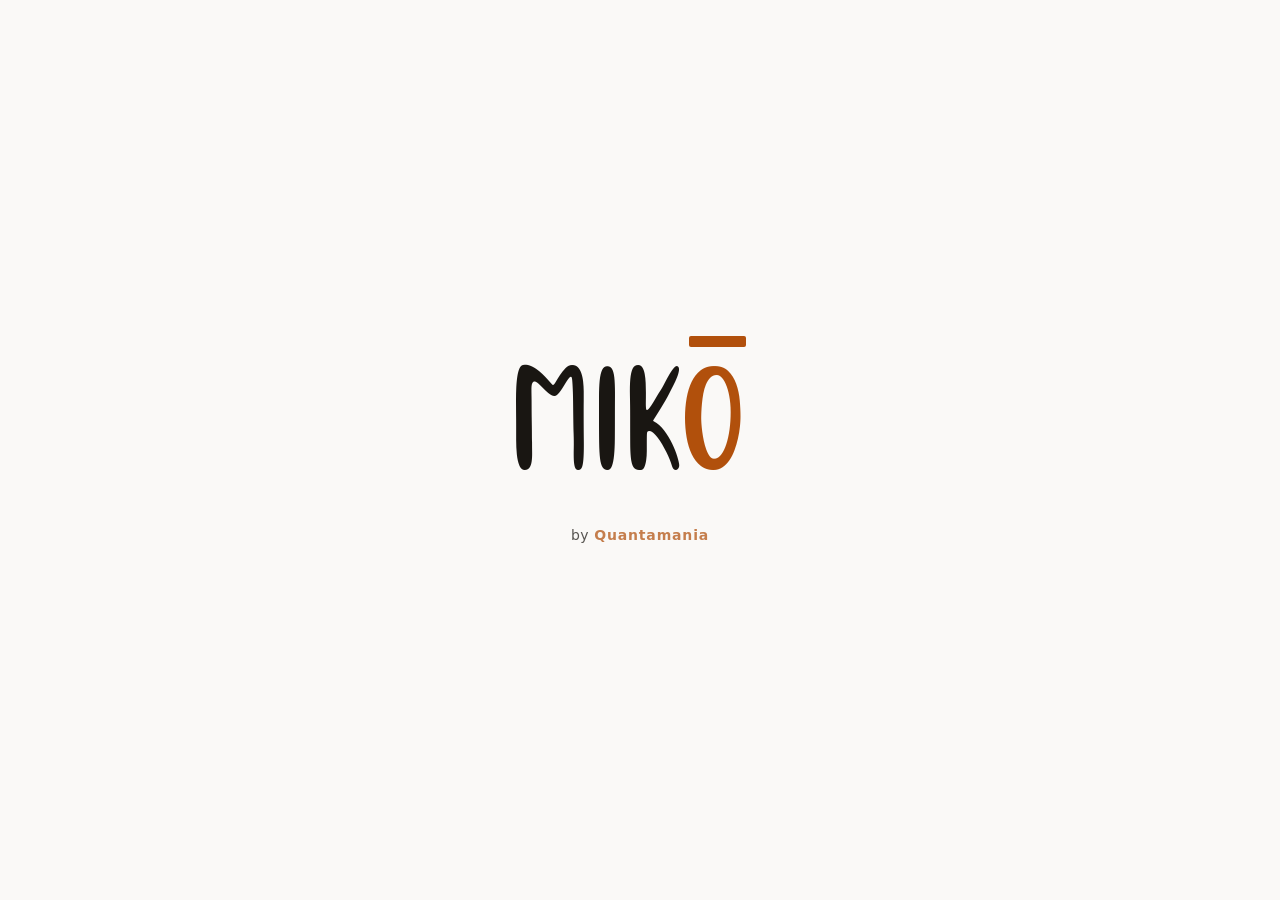
==== commit 5897edeb: "major design changes" ====
--- a/index.html
+++ b/index.html
@@ -54,10 +54,7 @@
   [data-theme='dark'] #boot { background: #0d0e10; color: #eceef1; }
   [data-theme='light'] #boot { background: #faf9f7; color: #191612; }
   [data-theme='light'] .splash-word .o,
-  [data-theme='light'] .splash-rule { color: #b1500c; }
-  [data-theme='light'] .splash-rule { background: #b1500c; }
   [data-theme='dark'] .splash-word .o { color: #e07b32; }
-  [data-theme='dark'] .splash-rule { background: #e07b32; }
   body.ready #boot { opacity: 0; visibility: hidden; pointer-events: none; }
 
   .splash {
@@ -89,6 +86,12 @@
      the splash simply shows it being drawn. */
   .splash-reveal {
     display: inline-block;
+    /* The macron reaches above the glyph box, and clip-path clips to the
+       border box — without this it was being cut off, which is why the little
+       line over the O never appeared. The negative margin keeps the layout
+       exactly where it was. */
+    padding-top: .24em;
+    margin-top: -.24em;
     clip-path: inset(0 100% 0 0);
     animation: write .95s cubic-bezier(.5,.02,.2,1) .15s forwards;
   }
@@ -119,7 +122,11 @@
     background: currentColor;
     border-radius: 2px;
     opacity: 0;
-    animation: macron-settle .3s ease-out 1.05s forwards;
+    /* Settles into place, then keeps a slow pulse — the loading beat now
+       lives on the mark itself rather than a separate rule. */
+    animation:
+      macron-settle .3s ease-out 1.05s both,
+      macron-pulse 1.9s ease-in-out 1.45s infinite;
   }
 
   .splash-by {
@@ -138,14 +145,6 @@
   @media (prefers-color-scheme: dark) { .splash-co { color: #e07b32; } }
   [data-theme='dark'] .splash-co { color: #e07b32; }
   [data-theme='light'] .splash-co { color: #b1500c; }
-  .splash-rule {
-    width: 34px; height: 2px; border-radius: 2px;
-    background: #b1500c; opacity: .55;
-    animation:
-      rule-open .5s cubic-bezier(.16,1,.3,1) .98s both,
-      splash-pulse 1.5s ease-in-out 1.48s infinite;
-  }
-  @media (prefers-color-scheme: dark) { .splash-rule { background: #e07b32; } }
 
   /* The letters appear in the nib's wake. */
   @keyframes write {
@@ -163,23 +162,19 @@
     from { opacity: 0; transform: scaleX(.6); }
     to   { opacity: 1; transform: scaleX(1); }
   }
-  @keyframes rule-open {
-    from { opacity: 0; transform: scaleX(0); }
-    to   { opacity: .55; transform: scaleX(1); }
-  }
   @keyframes fade-up-by {
     from { opacity: 0; transform: translateY(6px); }
     to   { opacity: .72; transform: none; }
   }
-  @keyframes splash-pulse {
-    0%, 100% { opacity: .5; transform: scaleX(.6); }
-    50%      { opacity: 1;  transform: scaleX(1); }
+  @keyframes macron-pulse {
+    0%, 100% { opacity: 1;   transform: scaleX(1); }
+    50%      { opacity: .55; transform: scaleX(.42); }
   }
   @media (prefers-reduced-motion: reduce) {
     .splash-reveal { clip-path: none; animation: none; }
     .splash-nib { display: none; }
     .splash-word .o::after { opacity: 1; animation: none; }
-    .splash-by, .splash-rule { animation: none; }
+    .splash-by { animation: none; }
   }
 
   #noscript {
@@ -195,7 +190,6 @@
 <div id="boot" role="status" aria-label="Loading MIKŌ">
   <div class="splash">
     <div class="splash-word" aria-hidden="true"><span class="splash-reveal">MIK<span class="o">O</span></span><span class="splash-nib"></span></div>
-    <div class="splash-rule" aria-hidden="true"></div>
     <div class="splash-by">by <span class="splash-co">Quantamania</span></div>
   </div>
 </div>
